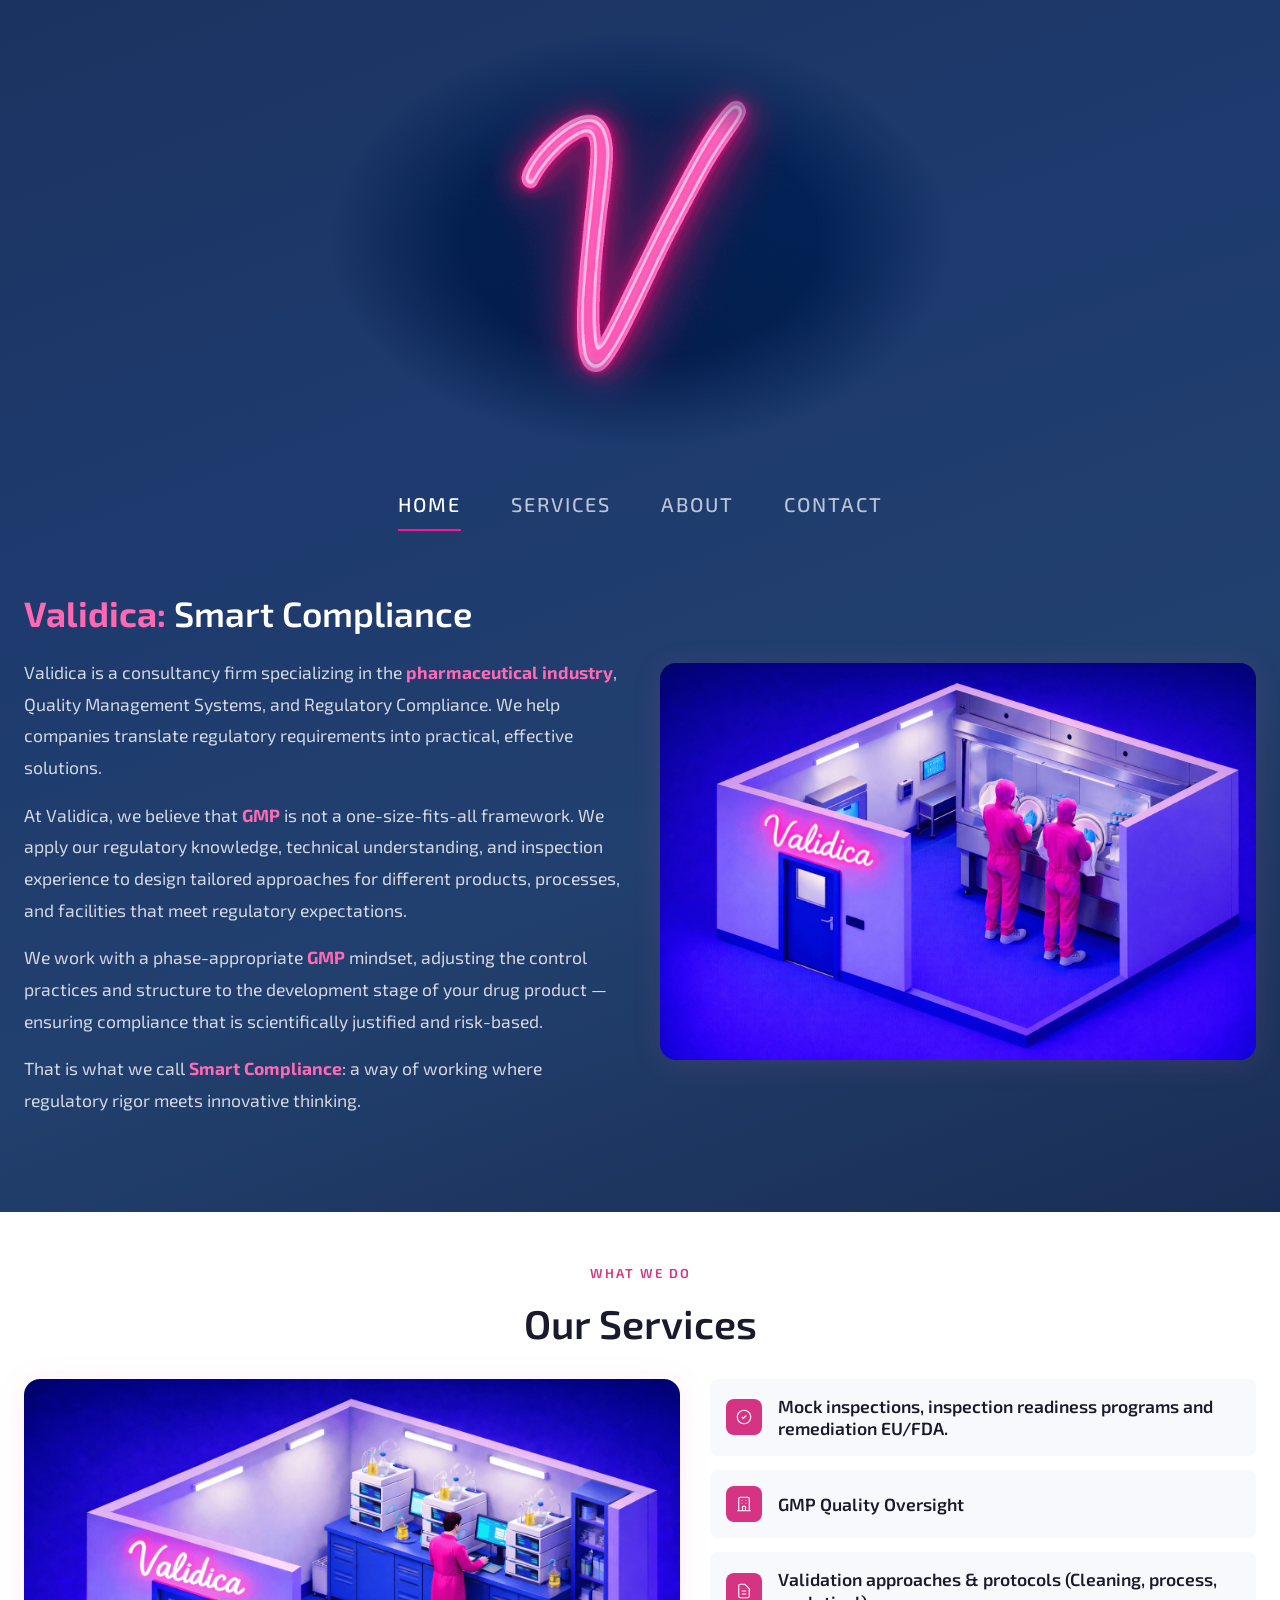
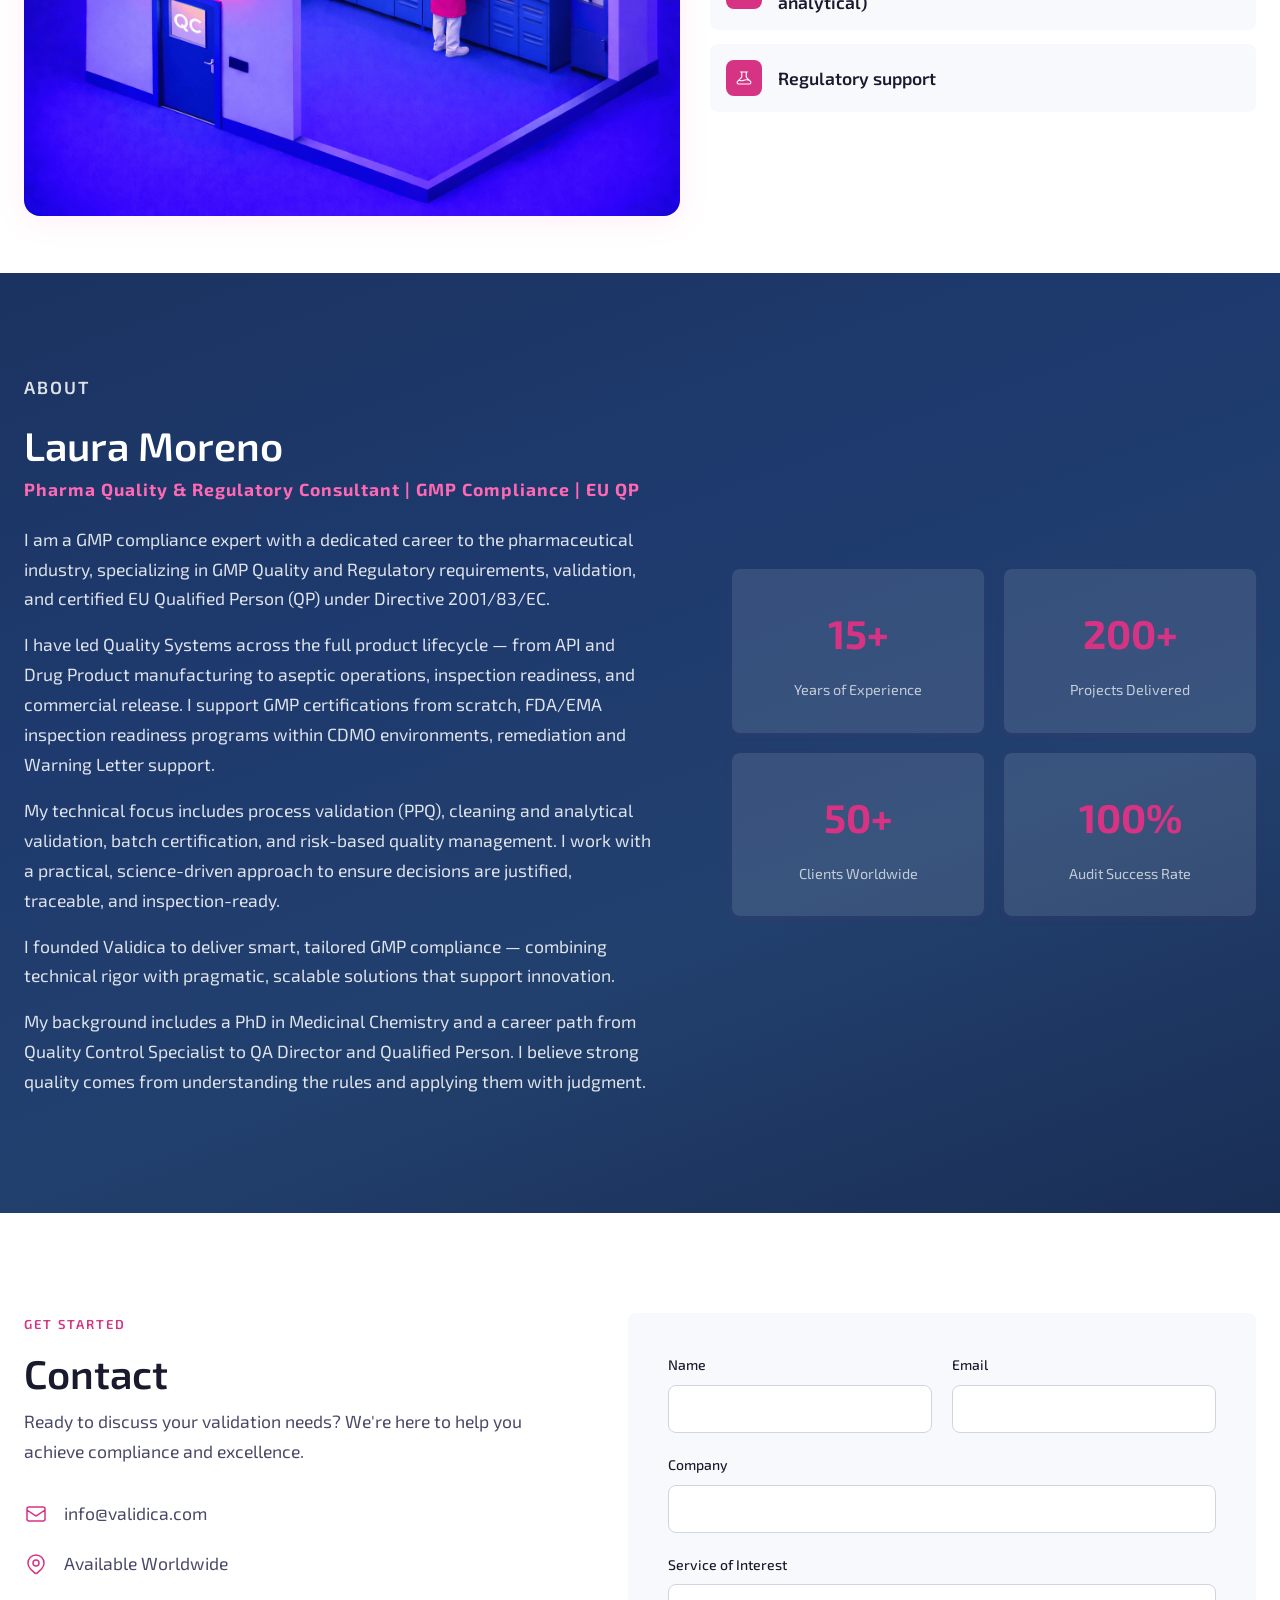
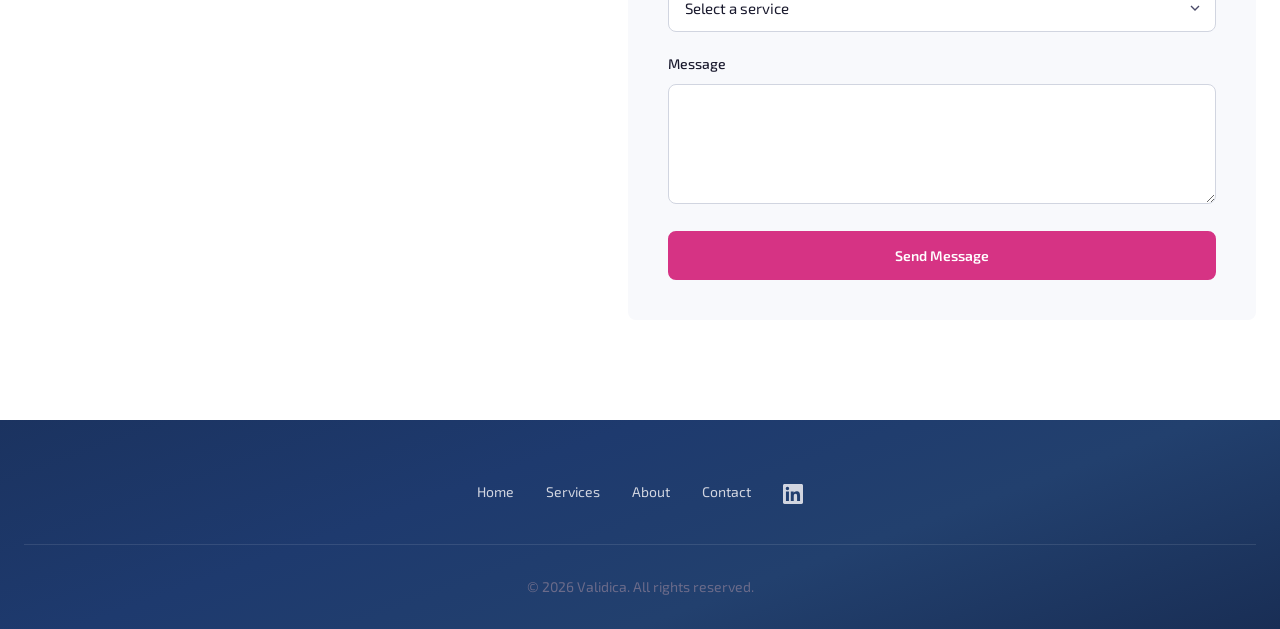
==== index.html @ aa46d92f "Initial commit: Validica website Co-Authored-By: Claude Opus 4.5 <noreply@anthropic.com>" ====
<!DOCTYPE html>
<html lang="en">
<head>
    <meta charset="UTF-8">
    <meta name="viewport" content="width=device-width, initial-scale=1.0">
    <title>Validica | Pharmaceutical Quality & Validation Consulting</title>
    <link rel="stylesheet" href="styles.css">
    <link rel="preconnect" href="https://fonts.googleapis.com">
    <link rel="preconnect" href="https://fonts.gstatic.com" crossorigin>
    <link href="https://fonts.googleapis.com/css2?family=Exo+2:wght@400;500;600;700&display=swap" rel="stylesheet">
</head>
<body>
    <!-- Home Section -->
    <section id="home" class="hero">
        <div class="container">
            <div class="hero-content">
                <img src="validica-logo.png" alt="Validica" class="hero-logo">
                <nav class="hero-nav">
                    <a href="#home" class="nav-link active">HOME</a>
                    <a href="#services" class="nav-link">SERVICES</a>
                    <a href="#about" class="nav-link">ABOUT</a>
                    <a href="#contact" class="nav-link">CONTACT</a>
                </nav>
            </div>
            <div class="hero-banner-body">
                <div class="hero-banner-text">
                    <h1><span class="highlight">Validica:</span> Smart Compliance</h1>
                    <p>Validica is a consultancy firm specializing in the <span class="highlight">pharmaceutical industry</span>, Quality Management Systems, and Regulatory Compliance. We help companies translate regulatory requirements into practical, effective solutions.</p>
                    <p>At Validica, we believe that <span class="highlight">GMP</span> is not a one-size-fits-all framework. We apply our regulatory knowledge, technical understanding, and inspection experience to design tailored approaches for different products, processes, and facilities that meet regulatory expectations.</p>
                    <p>We work with a phase-appropriate <span class="highlight">GMP</span> mindset, adjusting the control practices and structure to the development stage of your drug product — ensuring compliance that is scientifically justified and risk-based.</p>
                    <p>That is what we call <span class="highlight">Smart Compliance</span>: a way of working where regulatory rigor meets innovative thinking.</p>
                </div>
                <div class="hero-banner-image">
                    <img src="validica-aseptic-area.png" alt="Aseptic Area Validation">
                </div>
            </div>
        </div>
    </section>

    <!-- Services Section -->
    <section id="services" class="services">
        <div class="container">
            <div class="section-header">
                <p class="section-tag">What We Do</p>
                <h2>Our Services</h2>
            </div>
            <div class="services-content">
                <div class="services-image">
                    <img src="validica-qc-lab.png" alt="Quality Control Laboratory">
                </div>
                <div class="services-grid">
                    <div class="service-card">
                        <div class="service-icon">
                            <svg viewBox="0 0 24 24" fill="none" stroke="currentColor" stroke-width="1.5">
                                <path d="M9 12l2 2 4-4m6 2a9 9 0 11-18 0 9 9 0 0118 0z"/>
                            </svg>
                        </div>
                        <div class="service-text">
                            <h3>Mock inspections, inspection readiness programs and remediation EU/FDA.</h3>
                        </div>
                    </div>
                    <div class="service-card">
                        <div class="service-icon">
                            <svg viewBox="0 0 24 24" fill="none" stroke="currentColor" stroke-width="1.5">
                                <path d="M19 21V5a2 2 0 00-2-2H7a2 2 0 00-2 2v16m14 0h2m-2 0h-5m-9 0H3m2 0h5M9 7h1m-1 4h1m4-4h1m-1 4h1m-5 10v-5a1 1 0 011-1h2a1 1 0 011 1v5m-4 0h4"/>
                            </svg>
                        </div>
                        <div class="service-text">
                            <h3>GMP Quality Oversight</h3>
                        </div>
                    </div>
                    <div class="service-card">
                        <div class="service-icon">
                            <svg viewBox="0 0 24 24" fill="none" stroke="currentColor" stroke-width="1.5">
                                <path d="M9 12h6m-6 4h6m2 5H7a2 2 0 01-2-2V5a2 2 0 012-2h5.586a1 1 0 01.707.293l5.414 5.414a1 1 0 01.293.707V19a2 2 0 01-2 2z"/>
                            </svg>
                        </div>
                        <div class="service-text">
                            <h3>Validation approaches & protocols (Cleaning, process, analytical)</h3>
                        </div>
                    </div>
                    <div class="service-card">
                        <div class="service-icon">
                            <svg viewBox="0 0 24 24" fill="none" stroke="currentColor" stroke-width="1.5">
                                <path d="M19.428 15.428a2 2 0 00-1.022-.547l-2.387-.477a6 6 0 00-3.86.517l-.318.158a6 6 0 01-3.86.517L6.05 15.21a2 2 0 00-1.806.547M8 4h8l-1 1v5.172a2 2 0 00.586 1.414l5 5c1.26 1.26.367 3.414-1.415 3.414H4.828c-1.782 0-2.674-2.154-1.414-3.414l5-5A2 2 0 009 10.172V5L8 4z"/>
                            </svg>
                        </div>
                        <div class="service-text">
                            <h3>Regulatory support</h3>
                        </div>
                    </div>
                </div>
            </div>
        </div>
    </section>

    <!-- About Section -->
    <section id="about" class="about">
        <div class="container">
            <div class="about-grid">
                <div class="about-content">
                    <p class="section-tag">About</p>
                    <h2>Laura Moreno</h2>
                    <p class="about-subtitle">Pharma Quality & Regulatory Consultant | GMP Compliance | EU QP</p>
                    <p class="about-lead">I am a GMP compliance expert with a dedicated career to the pharmaceutical industry, specializing in GMP Quality and Regulatory requirements, validation, and certified EU Qualified Person (QP) under Directive 2001/83/EC.</p>
                    <p>I have led Quality Systems across the full product lifecycle — from API and Drug Product manufacturing to aseptic operations, inspection readiness, and commercial release. I support GMP certifications from scratch, FDA/EMA inspection readiness programs within CDMO environments, remediation and Warning Letter support.</p>
                    <p>My technical focus includes process validation (PPQ), cleaning and analytical validation, batch certification, and risk-based quality management. I work with a practical, science-driven approach to ensure decisions are justified, traceable, and inspection-ready.</p>
                    <p>I founded Validica to deliver smart, tailored GMP compliance — combining technical rigor with pragmatic, scalable solutions that support innovation.</p>
                    <p>My background includes a PhD in Medicinal Chemistry and a career path from Quality Control Specialist to QA Director and Qualified Person. I believe strong quality comes from understanding the rules and applying them with judgment.</p>
                </div>
                <div class="about-stats">
                    <div class="stat-card">
                        <span class="stat-number">15+</span>
                        <span class="stat-label">Years of Experience</span>
                    </div>
                    <div class="stat-card">
                        <span class="stat-number">200+</span>
                        <span class="stat-label">Projects Delivered</span>
                    </div>
                    <div class="stat-card">
                        <span class="stat-number">50+</span>
                        <span class="stat-label">Clients Worldwide</span>
                    </div>
                    <div class="stat-card">
                        <span class="stat-number">100%</span>
                        <span class="stat-label">Audit Success Rate</span>
                    </div>
                </div>
            </div>
        </div>
    </section>

    <!-- Contact Section -->
    <section id="contact" class="contact">
        <div class="container">
            <div class="contact-grid">
                <div class="contact-info">
                    <p class="section-tag">Get Started</p>
                    <h2>Contact</h2>
                    <p>Ready to discuss your validation needs? We're here to help you achieve compliance and excellence.</p>
                    <div class="info-items">
                        <div class="info-item">
                            <svg viewBox="0 0 24 24" fill="none" stroke="currentColor" stroke-width="1.5">
                                <path d="M3 8l7.89 5.26a2 2 0 002.22 0L21 8M5 19h14a2 2 0 002-2V7a2 2 0 00-2-2H5a2 2 0 00-2 2v10a2 2 0 002 2z"/>
                            </svg>
                            <span>info@validica.com</span>
                        </div>
                        <div class="info-item">
                            <svg viewBox="0 0 24 24" fill="none" stroke="currentColor" stroke-width="1.5">
                                <path d="M17.657 16.657L13.414 20.9a1.998 1.998 0 01-2.827 0l-4.244-4.243a8 8 0 1111.314 0z"/>
                                <path d="M15 11a3 3 0 11-6 0 3 3 0 016 0z"/>
                            </svg>
                            <span>Available Worldwide</span>
                        </div>
                    </div>
                </div>
                <form class="contact-form" action="#" method="POST">
                    <div class="form-row">
                        <div class="form-group">
                            <label for="name">Name</label>
                            <input type="text" id="name" name="name" required>
                        </div>
                        <div class="form-group">
                            <label for="email">Email</label>
                            <input type="email" id="email" name="email" required>
                        </div>
                    </div>
                    <div class="form-group">
                        <label for="company">Company</label>
                        <input type="text" id="company" name="company">
                    </div>
                    <div class="form-group">
                        <label for="service">Service of Interest</label>
                        <select id="service" name="service">
                            <option value="">Select a service</option>
                            <option value="process-validation">Process Validation</option>
                            <option value="quality-control">Quality Control</option>
                            <option value="cleanroom">Cleanroom Qualification</option>
                            <option value="documentation">GMP Documentation</option>
                            <option value="csv">Computer System Validation</option>
                            <option value="training">Training Programs</option>
                            <option value="other">Other</option>
                        </select>
                    </div>
                    <div class="form-group">
                        <label for="message">Message</label>
                        <textarea id="message" name="message" rows="4" required></textarea>
                    </div>
                    <button type="submit" class="btn btn-primary btn-full">Send Message</button>
                </form>
            </div>
        </div>
    </section>

    <!-- Footer -->
    <footer class="footer">
        <div class="container">
            <div class="footer-content">
                <div class="footer-links">
                    <a href="#home">Home</a>
                    <a href="#services">Services</a>
                    <a href="#about">About</a>
                    <a href="#contact">Contact</a>
                    <a href="https://www.linkedin.com/company/validica" target="_blank" class="footer-linkedin" aria-label="LinkedIn"><svg viewBox="0 0 24 24" fill="currentColor" width="20" height="20"><path d="M20.447 20.452h-3.554v-5.569c0-1.328-.027-3.037-1.852-3.037-1.853 0-2.136 1.445-2.136 2.939v5.667H9.351V9h3.414v1.561h.046c.477-.9 1.637-1.85 3.37-1.85 3.601 0 4.267 2.37 4.267 5.455v6.286zM5.337 7.433a2.062 2.062 0 01-2.063-2.065 2.064 2.064 0 112.063 2.065zm1.782 13.019H3.555V9h3.564v11.452zM22.225 0H1.771C.792 0 0 .774 0 1.729v20.542C0 23.227.792 24 1.771 24h20.451C23.2 24 24 23.227 24 22.271V1.729C24 .774 23.2 0 22.222 0h.003z"/></svg></a>
                </div>
            </div>
            <div class="footer-bottom">
                <p>&copy; <script>document.write(new Date().getFullYear())</script> Validica. All rights reserved.</p>
            </div>
        </div>
    </footer>

    <script>
        // Smooth scrolling
        document.querySelectorAll('a[href^="#"]').forEach(anchor => {
            anchor.addEventListener('click', function (e) {
                e.preventDefault();
                document.querySelector(this.getAttribute('href')).scrollIntoView({
                    behavior: 'smooth'
                });
            });
        });

        // Active nav link on scroll
        const sections = document.querySelectorAll('section');
        const navLinks = document.querySelectorAll('.nav-link');

        window.addEventListener('scroll', () => {
            let current = '';
            sections.forEach(section => {
                const sectionTop = section.offsetTop - 100;
                if (window.scrollY >= sectionTop) {
                    current = section.getAttribute('id');
                }
            });
            navLinks.forEach(link => {
                link.classList.remove('active');
                if (link.getAttribute('href') === '#' + current) {
                    link.classList.add('active');
                }
            });
        });
    </script>
</body>
</html>
---- styles.css ----
/* ============================================
   VALIDICA - Professional Pharmaceutical Style
   ============================================ */

:root {
    --primary: #d63384;
    --primary-light: #e25da1;
    --primary-dark: #b02a6e;
    --secondary: #f8f9fc;
    --accent: #ff69b4;
    --text-dark: #1a1a2e;
    --text-body: #4a4a68;
    --text-light: #6b6b8a;
    --white: #ffffff;
    --gray-100: #f8f9fc;
    --gray-200: #e9ecf2;
    --gray-300: #d1d5e0;
    --shadow-sm: 0 2px 8px rgba(214, 51, 132, 0.08);
    --shadow-md: 0 4px 20px rgba(214, 51, 132, 0.12);
    --shadow-lg: 0 8px 40px rgba(214, 51, 132, 0.15);
    --radius: 8px;
    --transition: 0.3s ease;
}

* {
    margin: 0;
    padding: 0;
    box-sizing: border-box;
}

html {
    scroll-behavior: smooth;
}

body {
    font-family: 'Exo 2', -apple-system, BlinkMacSystemFont, sans-serif;
    font-size: 16px;
    line-height: 1.7;
    color: var(--text-body);
    background: var(--white);
}

h1, h2, h3, h4, h5, h6 {
    font-family: 'Exo 2', sans-serif;
    font-weight: 600;
    color: var(--text-dark);
    line-height: 1.3;
}

.container {
    max-width: 1400px;
    margin: 0 auto;
    padding: 0 24px;
}

/* ============================================
   NAVIGATION
   ============================================ */

.hero-nav {
    display: flex;
    justify-content: center;
    gap: 50px;
    flex-wrap: wrap;
}

.nav-link {
    font-family: 'Exo 2', sans-serif;
    font-size: 20px;
    font-weight: 500;
    color: var(--text-body);
    text-decoration: none;
    padding: 10px 0;
    position: relative;
    transition: var(--transition);
    letter-spacing: 2px;
}

.nav-link::after {
    content: '';
    position: absolute;
    bottom: 0;
    left: 0;
    width: 0;
    height: 2px;
    background: var(--primary);
    transition: var(--transition);
}

.nav-link:hover,
.nav-link.active {
    color: var(--primary);
}

.nav-link:hover::after,
.nav-link.active::after {
    width: 100%;
}

.hero .nav-link {
    color: rgba(255, 255, 255, 0.7);
}

.hero .nav-link:hover,
.hero .nav-link.active {
    color: #fff;
}

.hero .nav-link::after {
    background: #ff1493;
}

/* ============================================
   BUTTONS
   ============================================ */

.btn {
    display: inline-block;
    font-family: 'Exo 2', sans-serif;
    font-size: 14px;
    font-weight: 600;
    text-decoration: none;
    padding: 14px 32px;
    border-radius: var(--radius);
    border: 2px solid transparent;
    cursor: pointer;
    transition: var(--transition);
}

.btn-primary {
    background: var(--primary);
    color: var(--white);
    border-color: var(--primary);
}

.btn-primary:hover {
    background: var(--primary-light);
    border-color: var(--primary-light);
}

.btn-secondary {
    background: transparent;
    color: var(--primary);
    border-color: var(--primary);
}

.btn-secondary:hover {
    background: var(--primary);
    color: var(--white);
}

.btn-full {
    width: 100%;
}

/* ============================================
   SECTION COMMON
   ============================================ */

.section-tag {
    font-family: 'Exo 2', sans-serif;
    font-size: 13px;
    font-weight: 600;
    text-transform: uppercase;
    letter-spacing: 2px;
    color: var(--primary);
    margin-bottom: 12px;
}

.section-header {
    text-align: center;
    margin-bottom: 30px;
}

.section-header h2 {
    font-size: 2.5rem;
    margin-bottom: 16px;
}

.section-description {
    font-size: 1.1rem;
    color: var(--text-light);
    max-width: 600px;
    margin: 0 auto;
}

/* ============================================
   HERO SECTION
   ============================================ */

.hero {
    display: flex;
    align-items: flex-start;
    padding: 10px 0 40px;
    background: linear-gradient(160deg, #1b3360 0%, #1e3a6e 35%, #22406e 65%, #192e55 100%);
}

.hero .container {
    width: 100%;
}

.hero-content {
    text-align: center;
    margin-bottom: 60px;
}

.hero-logo {
    height: 420px;
    width: auto;
    margin: 20px 0 20px;
    -webkit-mask-image: radial-gradient(ellipse 70% 70% at center, black 40%, transparent 70%);
    mask-image: radial-gradient(ellipse 70% 70% at center, black 40%, transparent 70%);
    transition: transform 0.4s ease, filter 0.4s ease;
    cursor: pointer;
}

.hero-logo:hover {
    transform: scale(1.05);
    filter: brightness(1.2) drop-shadow(0 0 30px rgba(255, 20, 147, 0.6));
}

.hero-logo-text {
    display: block;
    font-family: 'Exo 2', sans-serif;
    font-size: 2.5rem;
    font-weight: 700;
    color: var(--white);
    letter-spacing: 6px;
    text-transform: uppercase;
    margin-top: -60px;
    margin-bottom: 20px;
}


.hero-banner {
    display: flex;
    flex-direction: column;
    gap: 30px;
}

.hero-banner-intro h1 {
    font-size: 2.2rem;
    color: var(--white);
    margin-bottom: 20px;
}

.hero-banner-intro p {
    font-size: 1.1rem;
    color: rgba(255, 255, 255, 0.8);
    line-height: 1.8;
}

.hero-banner-body {
    display: flex;
    gap: 40px;
    align-items: stretch;
    margin: 40px 0;
}

.hero-banner-text {
    flex: 1;
    display: flex;
    flex-direction: column;
    justify-content: center;
}

.hero-banner-text .highlight {
    color: #ff69b4;
    font-weight: 700;
}

.hero-banner-text h1 {
    font-size: 2.2rem;
    color: var(--white);
    margin-bottom: 20px;
}

.hero-banner-text p {
    font-size: 1.1rem;
    color: rgba(255, 255, 255, 0.8);
    line-height: 1.8;
    margin-bottom: 16px;
}

.hero-banner-image {
    flex: 1;
    display: flex;
    align-items: center;
}

.hero-banner-image img {
    width: 100%;
    height: auto;
    display: block;
    border-radius: 16px;
    box-shadow: 0 4px 30px rgba(255, 105, 180, 0.12);
    transition: transform 0.4s ease, filter 0.4s ease;
    cursor: pointer;
}

.hero-banner-image img:hover {
    transform: scale(1.03);
    filter: brightness(1.1);
}

/* ============================================
   SERVICES SECTION
   ============================================ */

.services {
    padding: 50px 0;
    background: var(--white);
}

.services-content {
    display: grid;
    grid-template-columns: 1.2fr 1fr;
    gap: 30px;
    align-items: start;
}

.services-image img {
    width: 100%;
    height: auto;
    border-radius: 16px;
    box-shadow: 0 4px 30px rgba(255, 105, 180, 0.12);
    position: sticky;
    top: 120px;
    transition: transform 0.4s ease, filter 0.4s ease;
    cursor: pointer;
}

.services-image img:hover {
    transform: scale(1.03);
    filter: brightness(1.1);
}

.services-grid {
    display: grid;
    gap: 14px;
}

.service-card {
    display: flex;
    align-items: center;
    gap: 16px;
    padding: 16px;
    background: var(--gray-100);
    border-radius: var(--radius);
    transition: var(--transition);
}

.service-card:hover {
    background: var(--white);
    box-shadow: var(--shadow-md);
    transform: translateY(-2px);
}

.service-icon {
    flex-shrink: 0;
    width: 36px;
    height: 36px;
    background: var(--primary);
    border-radius: var(--radius);
    display: flex;
    align-items: center;
    justify-content: center;
}

.service-icon svg {
    width: 18px;
    height: 18px;
    stroke: var(--white);
}

.service-text h3 {
    font-size: 1.1rem;
    margin-bottom: 0;
}

.service-text p {
    font-size: 0.95rem;
    color: var(--text-light);
    line-height: 1.6;
}

/* ============================================
   ABOUT SECTION
   ============================================ */

.about {
    padding: 100px 0;
    background: linear-gradient(160deg, #1b3360 0%, #1e3a6e 35%, #22406e 65%, #192e55 100%);
    color: rgba(255, 255, 255, 0.85);
}

.about-grid {
    display: grid;
    grid-template-columns: 1.2fr 1fr;
    gap: 80px;
    align-items: center;
}

.about-content h2 {
    font-size: 2.5rem;
    margin-bottom: 8px;
    color: var(--white);
}

.about-content .about-subtitle {
    font-size: 1.1rem;
    color: #ff69b4 !important;
    font-weight: 700;
    margin-top: -4px;
    margin-bottom: 20px;
    letter-spacing: 1px;
}

.about-lead {
    font-size: 1.1rem;
    color: rgba(255, 255, 255, 0.85);
    margin-bottom: 16px;
    line-height: 1.7;
}

.about-content p {
    font-size: 1.1rem;
    margin-bottom: 16px;
    color: rgba(255, 255, 255, 0.85);
    line-height: 1.7;
}

.about-stats {
    display: grid;
    grid-template-columns: 1fr 1fr;
    gap: 20px;
}

.stat-card {
    background: rgba(255, 255, 255, 0.1);
    padding: 30px;
    border-radius: var(--radius);
    text-align: center;
    box-shadow: var(--shadow-sm);
    transition: var(--transition);
}

.stat-card:hover {
    box-shadow: var(--shadow-md);
    transform: translateY(-4px);
}

.stat-number {
    display: block;
    font-family: 'Exo 2', sans-serif;
    font-size: 2.5rem;
    font-weight: 700;
    color: var(--primary);
    margin-bottom: 8px;
}

.stat-label {
    font-size: 0.9rem;
    color: rgba(255, 255, 255, 0.7);
}

/* ============================================
   CONTACT SECTION
   ============================================ */

.contact {
    padding: 100px 0;
    background: var(--white);
}

.contact-grid {
    display: grid;
    grid-template-columns: 1fr 1.2fr;
    gap: 80px;
    align-items: start;
}

.contact-info h2 {
    font-size: 2.5rem;
    margin-bottom: 8px;
}

.contact-info > p:not(.section-tag) {
    font-size: 1.1rem;
    color: var(--text-body);
    margin-bottom: 32px;
    line-height: 1.7;
}

.info-items {
    display: flex;
    flex-direction: column;
    gap: 20px;
}

.info-item {
    display: flex;
    align-items: center;
    gap: 16px;
}

.info-item svg {
    width: 24px;
    height: 24px;
    stroke: var(--primary);
    flex-shrink: 0;
}

.info-item span {
    font-size: 1.1rem;
    color: var(--text-body);
}

.contact-form {
    background: var(--gray-100);
    padding: 40px;
    border-radius: var(--radius);
}

.form-row {
    display: grid;
    grid-template-columns: 1fr 1fr;
    gap: 20px;
}

.form-group {
    margin-bottom: 20px;
}

.form-group label {
    display: block;
    font-family: 'Exo 2', sans-serif;
    font-size: 14px;
    font-weight: 500;
    color: var(--text-dark);
    margin-bottom: 8px;
}

.form-group input,
.form-group select,
.form-group textarea {
    width: 100%;
    padding: 14px 16px;
    font-family: 'Exo 2', sans-serif;
    font-size: 15px;
    color: var(--text-dark);
    background: var(--white);
    border: 1px solid var(--gray-300);
    border-radius: var(--radius);
    outline: none;
    transition: var(--transition);
}

.form-group input:focus,
.form-group select:focus,
.form-group textarea:focus {
    border-color: var(--primary);
    box-shadow: 0 0 0 3px rgba(25, 13, 176, 0.1);
}

.form-group select {
    cursor: pointer;
    appearance: none;
    background-image: url("data:image/svg+xml,%3Csvg xmlns='http://www.w3.org/2000/svg' width='24' height='24' viewBox='0 0 24 24' fill='none' stroke='%234a4a68' stroke-width='2'%3E%3Cpolyline points='6,9 12,15 18,9'%3E%3C/polyline%3E%3C/svg%3E");
    background-repeat: no-repeat;
    background-position: right 12px center;
    background-size: 16px;
}

.form-group textarea {
    resize: vertical;
    min-height: 120px;
}

/* ============================================
   FOOTER
   ============================================ */

.footer {
    padding: 60px 0 30px;
    background: linear-gradient(160deg, #1b3360 0%, #1e3a6e 35%, #22406e 65%, #192e55 100%);
    color: var(--gray-300);
}

.footer-content {
    display: flex;
    justify-content: center;
    align-items: center;
    padding-bottom: 40px;
    border-bottom: 1px solid rgba(255, 255, 255, 0.1);
}

.footer-brand {
    max-width: 300px;
}

.footer-logo {
    height: 50px;
    width: auto;
    margin-bottom: 16px;
    -webkit-mask-image: radial-gradient(ellipse 70% 70% at center, black 40%, transparent 70%);
    mask-image: radial-gradient(ellipse 70% 70% at center, black 40%, transparent 70%);
}

.footer-brand p {
    font-size: 0.95rem;
    line-height: 1.6;
    color: var(--gray-300);
}

.footer-links {
    display: flex;
    gap: 32px;
}

.footer-links a {
    font-size: 14px;
    color: var(--gray-300);
    text-decoration: none;
    transition: var(--transition);
}

.footer-links a:hover {
    color: var(--white);
}

.footer-linkedin svg {
    width: 20px;
    height: 20px;
    vertical-align: middle;
}

.footer-bottom {
    padding-top: 30px;
    text-align: center;
}

.footer-bottom p {
    font-size: 14px;
    color: var(--text-light);
}

/* ============================================
   RESPONSIVE
   ============================================ */

@media (max-width: 992px) {
    .hero-grid,
    .services-content,
    .about-grid,
    .contact-grid {
        grid-template-columns: 1fr;
    }

    .hero-banner-body {
        flex-direction: column;
    }

    .hero {
        min-height: auto;
        padding: 80px 0 60px;
    }

    .hero-logo {
        height: 500px;
    }

    .hero-nav {
        gap: 30px;
    }

    .hero-banner-intro,
    .hero-banner-text {
        text-align: center;
    }

    .hero-banner-body {
        flex-direction: column;
    }

    .services-image {
        position: static;
        max-width: 500px;
        margin: 0 auto 40px;
    }

    .about-grid {
        gap: 50px;
    }

    .about-content {
        text-align: center;
    }

    .contact-grid {
        gap: 50px;
    }

    .contact-info {
        text-align: center;
    }

    .info-items {
        align-items: center;
    }

    .footer-content {
        flex-direction: column;
        gap: 30px;
        text-align: center;
    }
}

@media (max-width: 768px) {
    .hero-nav {
        gap: 20px;
    }

    .nav-link {
        font-size: 13px;
    }

    .hero-logo {
        height: 350px;
    }

    .section-header h2,
    .about-content h2,
    .contact-info h2 {
        font-size: 2rem;
    }

    .about-stats {
        grid-template-columns: 1fr;
    }

    .form-row {
        grid-template-columns: 1fr;
    }

    .contact-form {
        padding: 30px 24px;
    }

    .footer-links {
        flex-wrap: wrap;
        justify-content: center;
        gap: 20px;
    }
}

@media (max-width: 480px) {
    .container {
        padding: 0 16px;
    }

    .hero {
        padding: 60px 0 40px;
    }

    .hero-logo {
        height: 250px;
    }

    .hero-nav {
        gap: 15px;
    }

    .nav-link {
        font-size: 12px;
    }

    .btn {
        padding: 12px 24px;
        font-size: 13px;
    }

    .services,
    .about,
    .contact {
        padding: 70px 0;
    }

    .stat-number {
        font-size: 2rem;
    }
}
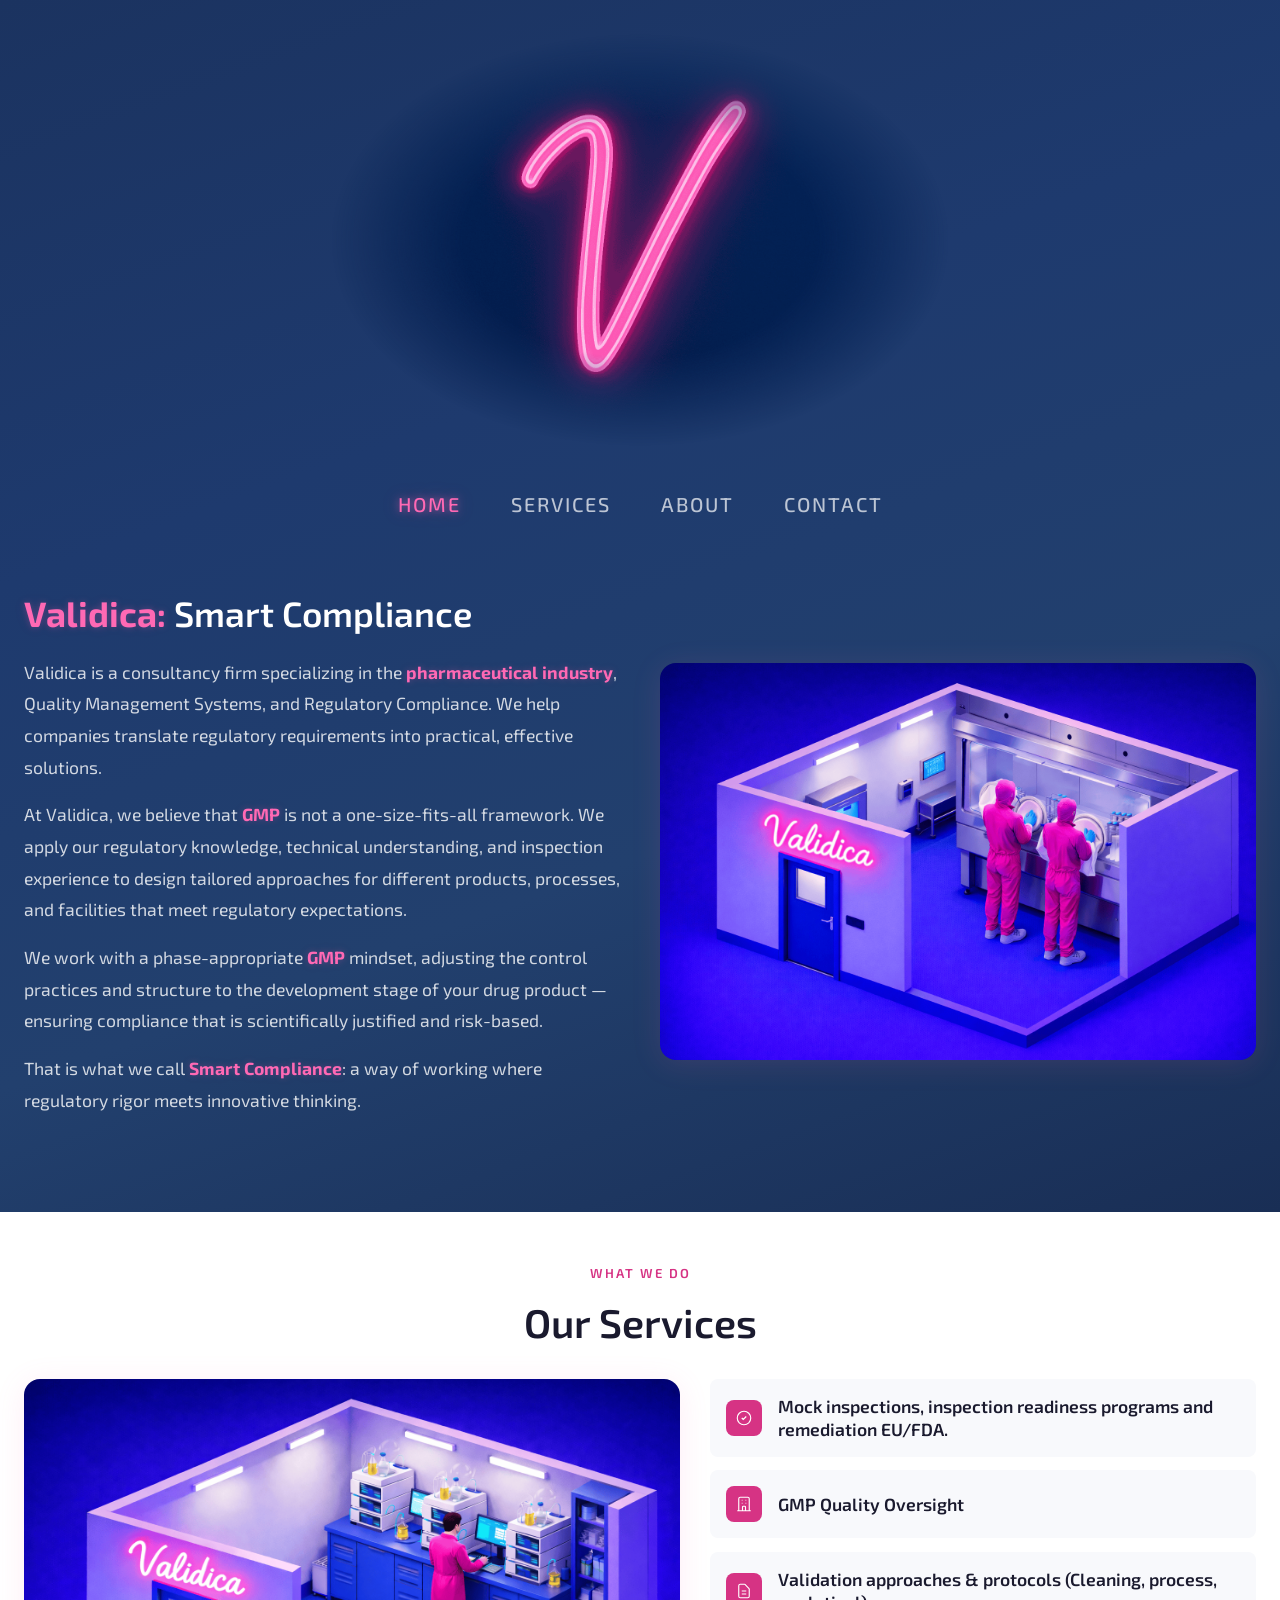
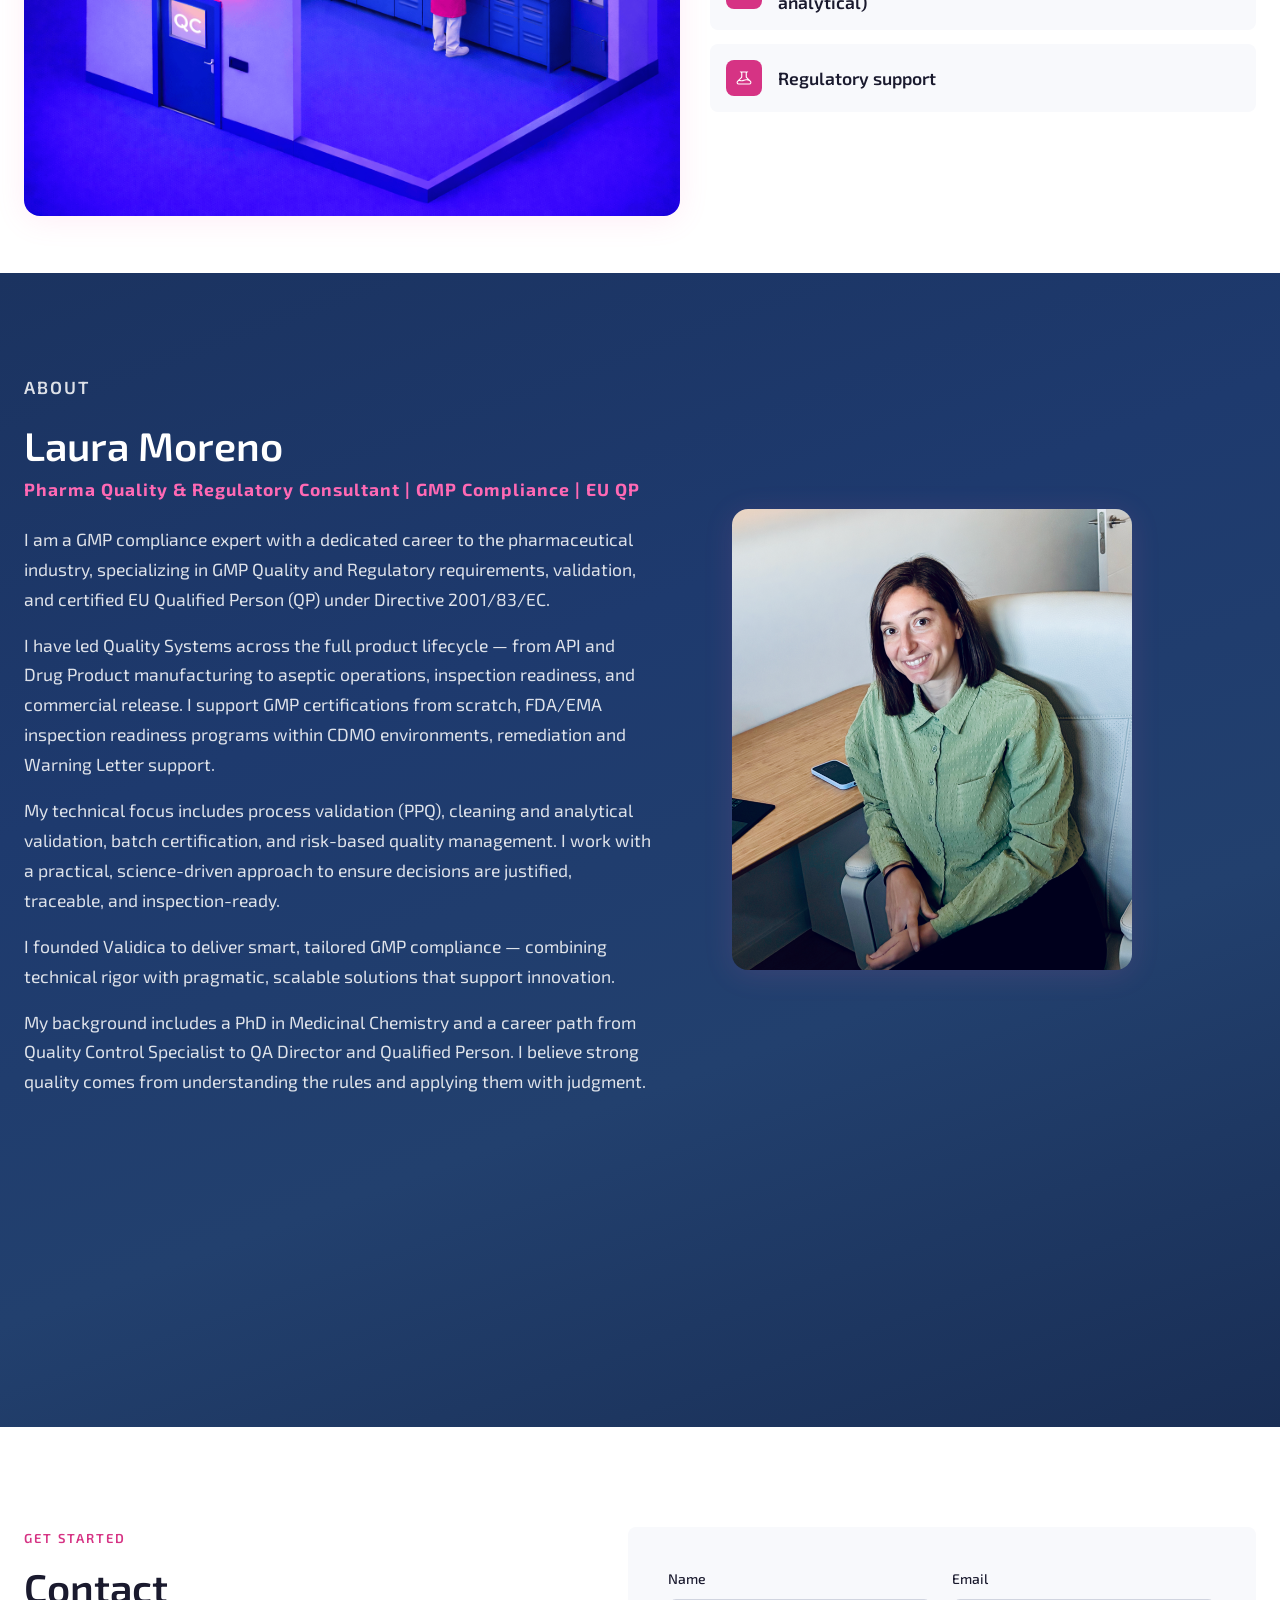
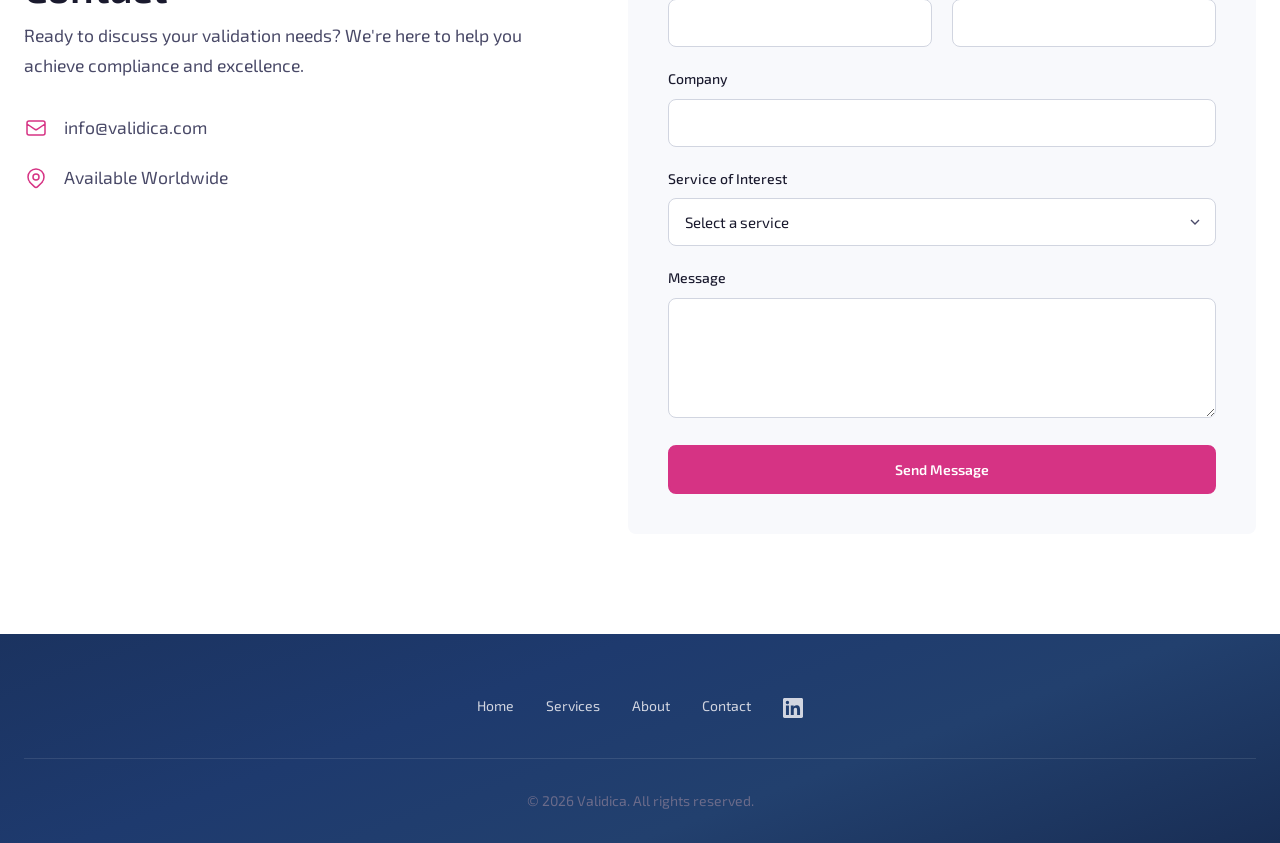
==== commit e1d09e64: "Laura picture added" ====
--- a/index.html
+++ b/index.html
@@ -3,19 +3,22 @@
 <head>
     <meta charset="UTF-8">
     <meta name="viewport" content="width=device-width, initial-scale=1.0">
-    <title>Validica | Pharmaceutical Quality & Validation Consulting</title>
+    <title>Validica | Smart Compliance</title>
     <link rel="stylesheet" href="styles.css">
     <link rel="preconnect" href="https://fonts.googleapis.com">
     <link rel="preconnect" href="https://fonts.gstatic.com" crossorigin>
     <link href="https://fonts.googleapis.com/css2?family=Exo+2:wght@400;500;600;700&display=swap" rel="stylesheet">
 </head>
 <body>
+    <!-- Neon scroll progress -->
+    <div class="neon-progress"></div>
+
     <!-- Home Section -->
     <section id="home" class="hero">
         <div class="container">
             <div class="hero-content">
                 <img src="validica-logo.png" alt="Validica" class="hero-logo">
-                <nav class="hero-nav">
+                <nav class="hero-nav reveal reveal--down">
                     <a href="#home" class="nav-link active">HOME</a>
                     <a href="#services" class="nav-link">SERVICES</a>
                     <a href="#about" class="nav-link">ABOUT</a>
@@ -23,14 +26,14 @@
                 </nav>
             </div>
             <div class="hero-banner-body">
-                <div class="hero-banner-text">
+                <div class="hero-banner-text reveal reveal--right">
                     <h1><span class="highlight">Validica:</span> Smart Compliance</h1>
                     <p>Validica is a consultancy firm specializing in the <span class="highlight">pharmaceutical industry</span>, Quality Management Systems, and Regulatory Compliance. We help companies translate regulatory requirements into practical, effective solutions.</p>
                     <p>At Validica, we believe that <span class="highlight">GMP</span> is not a one-size-fits-all framework. We apply our regulatory knowledge, technical understanding, and inspection experience to design tailored approaches for different products, processes, and facilities that meet regulatory expectations.</p>
                     <p>We work with a phase-appropriate <span class="highlight">GMP</span> mindset, adjusting the control practices and structure to the development stage of your drug product — ensuring compliance that is scientifically justified and risk-based.</p>
                     <p>That is what we call <span class="highlight">Smart Compliance</span>: a way of working where regulatory rigor meets innovative thinking.</p>
                 </div>
-                <div class="hero-banner-image">
+                <div class="hero-banner-image reveal reveal--left">
                     <img src="validica-aseptic-area.png" alt="Aseptic Area Validation">
                 </div>
             </div>
@@ -40,16 +43,16 @@
     <!-- Services Section -->
     <section id="services" class="services">
         <div class="container">
-            <div class="section-header">
+            <div class="section-header reveal reveal--up">
                 <p class="section-tag">What We Do</p>
                 <h2>Our Services</h2>
             </div>
             <div class="services-content">
-                <div class="services-image">
+                <div class="services-image reveal reveal--right">
                     <img src="validica-qc-lab.png" alt="Quality Control Laboratory">
                 </div>
                 <div class="services-grid">
-                    <div class="service-card">
+                    <div class="service-card reveal reveal--up reveal--delay-1">
                         <div class="service-icon">
                             <svg viewBox="0 0 24 24" fill="none" stroke="currentColor" stroke-width="1.5">
                                 <path d="M9 12l2 2 4-4m6 2a9 9 0 11-18 0 9 9 0 0118 0z"/>
@@ -59,7 +62,7 @@
                             <h3>Mock inspections, inspection readiness programs and remediation EU/FDA.</h3>
                         </div>
                     </div>
-                    <div class="service-card">
+                    <div class="service-card reveal reveal--up reveal--delay-2">
                         <div class="service-icon">
                             <svg viewBox="0 0 24 24" fill="none" stroke="currentColor" stroke-width="1.5">
                                 <path d="M19 21V5a2 2 0 00-2-2H7a2 2 0 00-2 2v16m14 0h2m-2 0h-5m-9 0H3m2 0h5M9 7h1m-1 4h1m4-4h1m-1 4h1m-5 10v-5a1 1 0 011-1h2a1 1 0 011 1v5m-4 0h4"/>
@@ -69,7 +72,7 @@
                             <h3>GMP Quality Oversight</h3>
                         </div>
                     </div>
-                    <div class="service-card">
+                    <div class="service-card reveal reveal--up reveal--delay-3">
                         <div class="service-icon">
                             <svg viewBox="0 0 24 24" fill="none" stroke="currentColor" stroke-width="1.5">
                                 <path d="M9 12h6m-6 4h6m2 5H7a2 2 0 01-2-2V5a2 2 0 012-2h5.586a1 1 0 01.707.293l5.414 5.414a1 1 0 01.293.707V19a2 2 0 01-2 2z"/>
@@ -79,7 +82,7 @@
                             <h3>Validation approaches & protocols (Cleaning, process, analytical)</h3>
                         </div>
                     </div>
-                    <div class="service-card">
+                    <div class="service-card reveal reveal--up reveal--delay-4">
                         <div class="service-icon">
                             <svg viewBox="0 0 24 24" fill="none" stroke="currentColor" stroke-width="1.5">
                                 <path d="M19.428 15.428a2 2 0 00-1.022-.547l-2.387-.477a6 6 0 00-3.86.517l-.318.158a6 6 0 01-3.86.517L6.05 15.21a2 2 0 00-1.806.547M8 4h8l-1 1v5.172a2 2 0 00.586 1.414l5 5c1.26 1.26.367 3.414-1.415 3.414H4.828c-1.782 0-2.674-2.154-1.414-3.414l5-5A2 2 0 009 10.172V5L8 4z"/>
@@ -98,7 +101,7 @@
     <section id="about" class="about">
         <div class="container">
             <div class="about-grid">
-                <div class="about-content">
+                <div class="about-content reveal reveal--right">
                     <p class="section-tag">About</p>
                     <h2>Laura Moreno</h2>
                     <p class="about-subtitle">Pharma Quality & Regulatory Consultant | GMP Compliance | EU QP</p>
@@ -108,24 +111,28 @@
                     <p>I founded Validica to deliver smart, tailored GMP compliance — combining technical rigor with pragmatic, scalable solutions that support innovation.</p>
                     <p>My background includes a PhD in Medicinal Chemistry and a career path from Quality Control Specialist to QA Director and Qualified Person. I believe strong quality comes from understanding the rules and applying them with judgment.</p>
                 </div>
-                <div class="about-stats">
-                    <div class="stat-card">
-                        <span class="stat-number">15+</span>
-                        <span class="stat-label">Years of Experience</span>
-                    </div>
-                    <div class="stat-card">
-                        <span class="stat-number">200+</span>
-                        <span class="stat-label">Projects Delivered</span>
-                    </div>
-                    <div class="stat-card">
-                        <span class="stat-number">50+</span>
-                        <span class="stat-label">Clients Worldwide</span>
-                    </div>
-                    <div class="stat-card">
-                        <span class="stat-number">100%</span>
-                        <span class="stat-label">Audit Success Rate</span>
-                    </div>
-                </div>
+                <div class="about-image reveal reveal--left">
+                    <img src="laura.png" alt="Laura Moreno">
+                </div>
+            </div>
+            <div class="about-stats">
+                <div class="stat-card reveal reveal--scale reveal--delay-1">
+                    <span class="stat-number">15+</span>
+                    <span class="stat-label">Years of Experience</span>
+                </div>
+                <div class="stat-card reveal reveal--scale reveal--delay-2">
+                    <span class="stat-number">200+</span>
+                    <span class="stat-label">Projects Delivered</span>
+                </div>
+                <div class="stat-card reveal reveal--scale reveal--delay-3">
+                    <span class="stat-number">50+</span>
+                    <span class="stat-label">Clients Worldwide</span>
+                </div>
+                <div class="stat-card reveal reveal--scale reveal--delay-4">
+                    <span class="stat-number">100%</span>
+                    <span class="stat-label">Audit Success Rate</span>
+                </div>
+            </div>
             </div>
         </div>
     </section>
@@ -134,7 +141,7 @@
     <section id="contact" class="contact">
         <div class="container">
             <div class="contact-grid">
-                <div class="contact-info">
+                <div class="contact-info reveal reveal--right">
                     <p class="section-tag">Get Started</p>
                     <h2>Contact</h2>
                     <p>Ready to discuss your validation needs? We're here to help you achieve compliance and excellence.</p>
@@ -154,7 +161,7 @@
                         </div>
                     </div>
                 </div>
-                <form class="contact-form" action="#" method="POST">
+                <form class="contact-form reveal reveal--left" action="#" method="POST">
                     <div class="form-row">
                         <div class="form-group">
                             <label for="name">Name</label>
@@ -221,11 +228,13 @@
             });
         });
 
-        // Active nav link on scroll
+        // Active nav link on scroll + neon effects
         const sections = document.querySelectorAll('section');
         const navLinks = document.querySelectorAll('.nav-link');
+        const neonProgress = document.querySelector('.neon-progress');
 
         window.addEventListener('scroll', () => {
+            // Nav link highlight
             let current = '';
             sections.forEach(section => {
                 const sectionTop = section.offsetTop - 100;
@@ -239,7 +248,30 @@
                     link.classList.add('active');
                 }
             });
+
+            // Neon progress bar
+            const scrollTop = window.scrollY;
+            const docHeight = document.documentElement.scrollHeight - window.innerHeight;
+            const scrollPercent = (scrollTop / docHeight) * 100;
+            neonProgress.style.width = scrollPercent + '%';
         });
+
+        // Scroll Reveal with Intersection Observer
+        const revealElements = document.querySelectorAll('.reveal');
+
+        const revealObserver = new IntersectionObserver((entries) => {
+            entries.forEach(entry => {
+                if (entry.isIntersecting) {
+                    entry.target.classList.add('reveal--visible');
+                    revealObserver.unobserve(entry.target);
+                }
+            });
+        }, {
+            threshold: 0.15,
+            rootMargin: '0px 0px -50px 0px'
+        });
+
+        revealElements.forEach(el => revealObserver.observe(el));
     </script>
 </body>
 </html>
--- a/styles.css
+++ b/styles.css
@@ -32,6 +32,23 @@
     scroll-behavior: smooth;
 }
 
+/* ============================================
+   NEON SCROLL EFFECTS
+   ============================================ */
+
+.neon-progress {
+    position: fixed;
+    top: 0;
+    left: 0;
+    height: 3px;
+    width: 0%;
+    z-index: 9999;
+    background: #ff69b4;
+    box-shadow: 0 0 8px rgba(255, 105, 180, 0.8), 0 0 20px rgba(255, 105, 180, 0.4);
+    transition: width 0.05s linear;
+}
+
+
 body {
     font-family: 'Exo 2', -apple-system, BlinkMacSystemFont, sans-serif;
     font-size: 16px;
@@ -76,25 +93,10 @@
     letter-spacing: 2px;
 }
 
-.nav-link::after {
-    content: '';
-    position: absolute;
-    bottom: 0;
-    left: 0;
-    width: 0;
-    height: 2px;
-    background: var(--primary);
-    transition: var(--transition);
-}
-
 .nav-link:hover,
 .nav-link.active {
-    color: var(--primary);
-}
-
-.nav-link:hover::after,
-.nav-link.active::after {
-    width: 100%;
+    color: #ff69b4;
+    text-shadow: 0 0 8px rgba(255, 105, 180, 0.6), 0 0 20px rgba(255, 105, 180, 0.3);
 }
 
 .hero .nav-link {
@@ -103,11 +105,8 @@
 
 .hero .nav-link:hover,
 .hero .nav-link.active {
-    color: #fff;
-}
-
-.hero .nav-link::after {
-    background: #ff1493;
+    color: #ff69b4;
+    text-shadow: 0 0 8px rgba(255, 105, 180, 0.6), 0 0 20px rgba(255, 105, 180, 0.3);
 }
 
 /* ============================================
@@ -267,6 +266,7 @@
 .hero-banner-text .highlight {
     color: #ff69b4;
     font-weight: 700;
+    text-shadow: 0 0 6px rgba(255, 105, 180, 0.25), 0 0 14px rgba(255, 105, 180, 0.1);
 }
 
 .hero-banner-text h1 {
@@ -430,10 +430,18 @@
     line-height: 1.7;
 }
 
+.about-image img {
+    width: 100%;
+    max-width: 400px;
+    border-radius: 16px;
+    box-shadow: 0 4px 30px rgba(255, 105, 180, 0.12);
+}
+
 .about-stats {
     display: grid;
-    grid-template-columns: 1fr 1fr;
+    grid-template-columns: repeat(4, 1fr);
     gap: 20px;
+    margin-top: 50px;
 }
 
 .stat-card {
@@ -736,7 +744,12 @@
     }
 
     .about-stats {
-        grid-template-columns: 1fr;
+        grid-template-columns: 1fr 1fr;
+    }
+
+    .about-image img {
+        margin: 0 auto;
+        display: block;
     }
 
     .form-row {
@@ -754,6 +767,81 @@
     }
 }
 
+/* ============================================
+   SCROLL REVEAL ANIMATIONS
+   ============================================ */
+
+.reveal {
+    opacity: 0;
+    transition: opacity 0.8s ease, transform 0.8s ease;
+    will-change: opacity, transform;
+}
+
+.reveal--visible {
+    opacity: 1;
+    transform: translate(0, 0) scale(1) !important;
+}
+
+/* Fade Up */
+.reveal--up {
+    transform: translateY(60px);
+}
+
+/* Fade Down */
+.reveal--down {
+    transform: translateY(-60px);
+}
+
+/* Fade Left (comes from the right) */
+.reveal--left {
+    transform: translateX(80px);
+}
+
+/* Fade Right (comes from the left) */
+.reveal--right {
+    transform: translateX(-80px);
+}
+
+/* Scale Up */
+.reveal--scale {
+    transform: scale(0.85);
+}
+
+/* Stagger delays for children */
+.reveal--delay-1 { transition-delay: 0.1s; }
+.reveal--delay-2 { transition-delay: 0.2s; }
+.reveal--delay-3 { transition-delay: 0.3s; }
+.reveal--delay-4 { transition-delay: 0.4s; }
+
+/* Stat number counter glow effect on reveal */
+.stat-card.reveal--visible .stat-number {
+    animation: statGlow 0.6s ease forwards;
+    animation-delay: 0.3s;
+}
+
+@keyframes statGlow {
+    0% { text-shadow: none; }
+    50% { text-shadow: 0 0 20px rgba(214, 51, 132, 0.6), 0 0 40px rgba(214, 51, 132, 0.3); }
+    100% { text-shadow: 0 0 10px rgba(214, 51, 132, 0.2); }
+}
+
+/* Nav bar slide down */
+.hero-nav.reveal--down {
+    transform: translateY(-30px);
+}
+
+/* Reduced motion preference */
+@media (prefers-reduced-motion: reduce) {
+    .reveal {
+        opacity: 1;
+        transform: none;
+        transition: none;
+    }
+    .stat-card.reveal--visible .stat-number {
+        animation: none;
+    }
+}
+
 @media (max-width: 480px) {
     .container {
         padding: 0 16px;
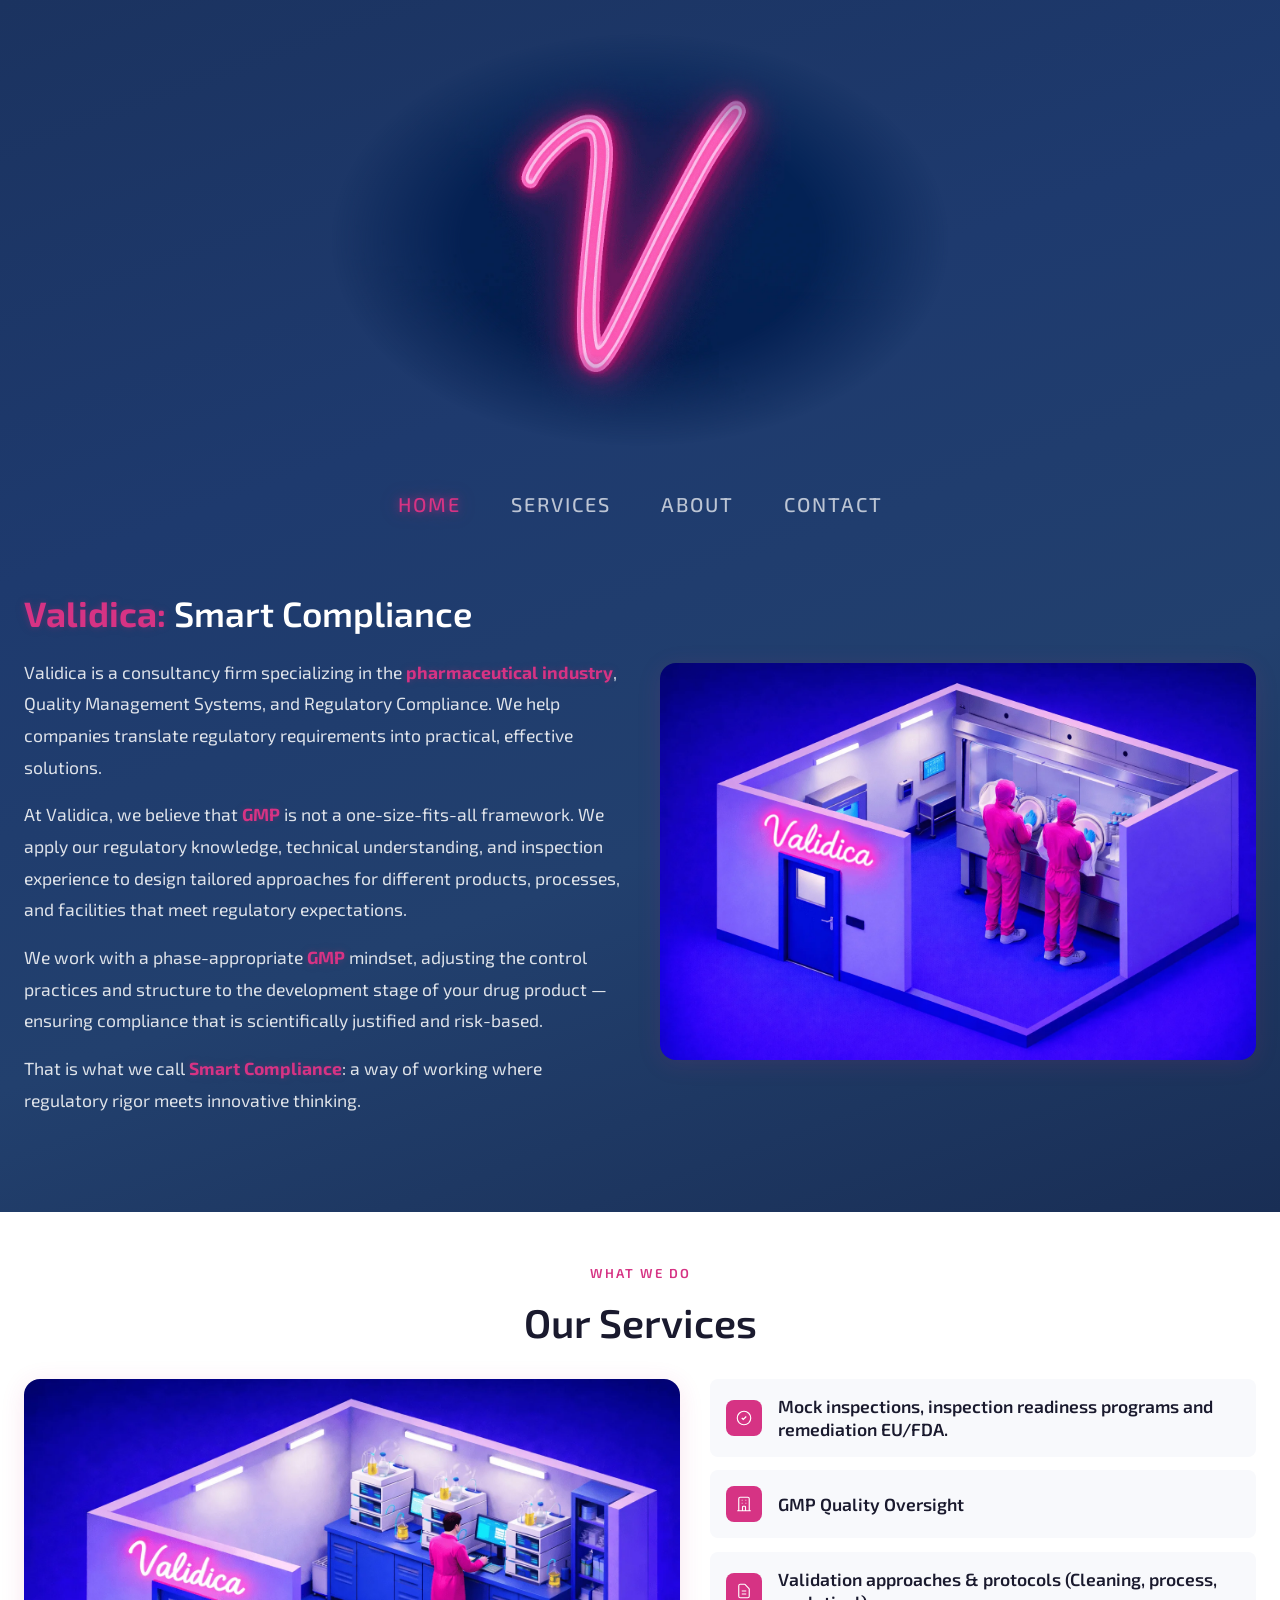
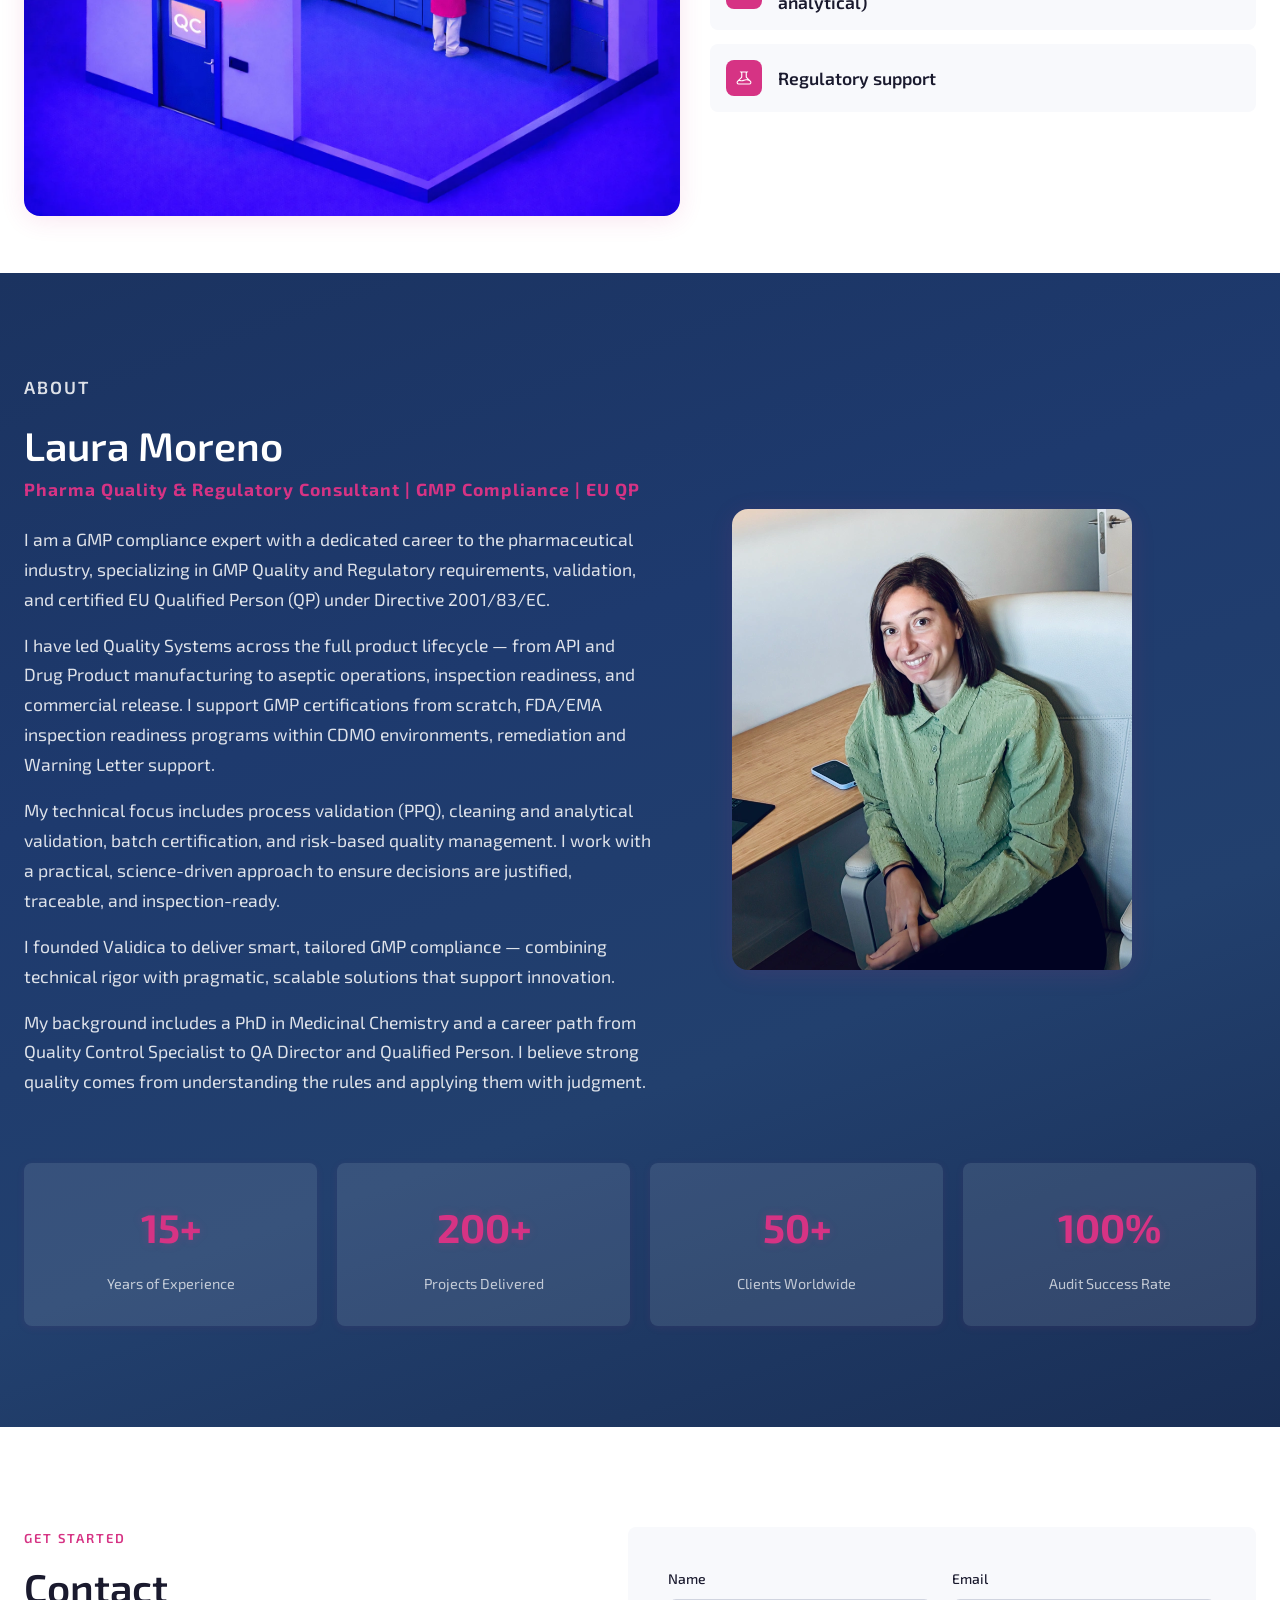
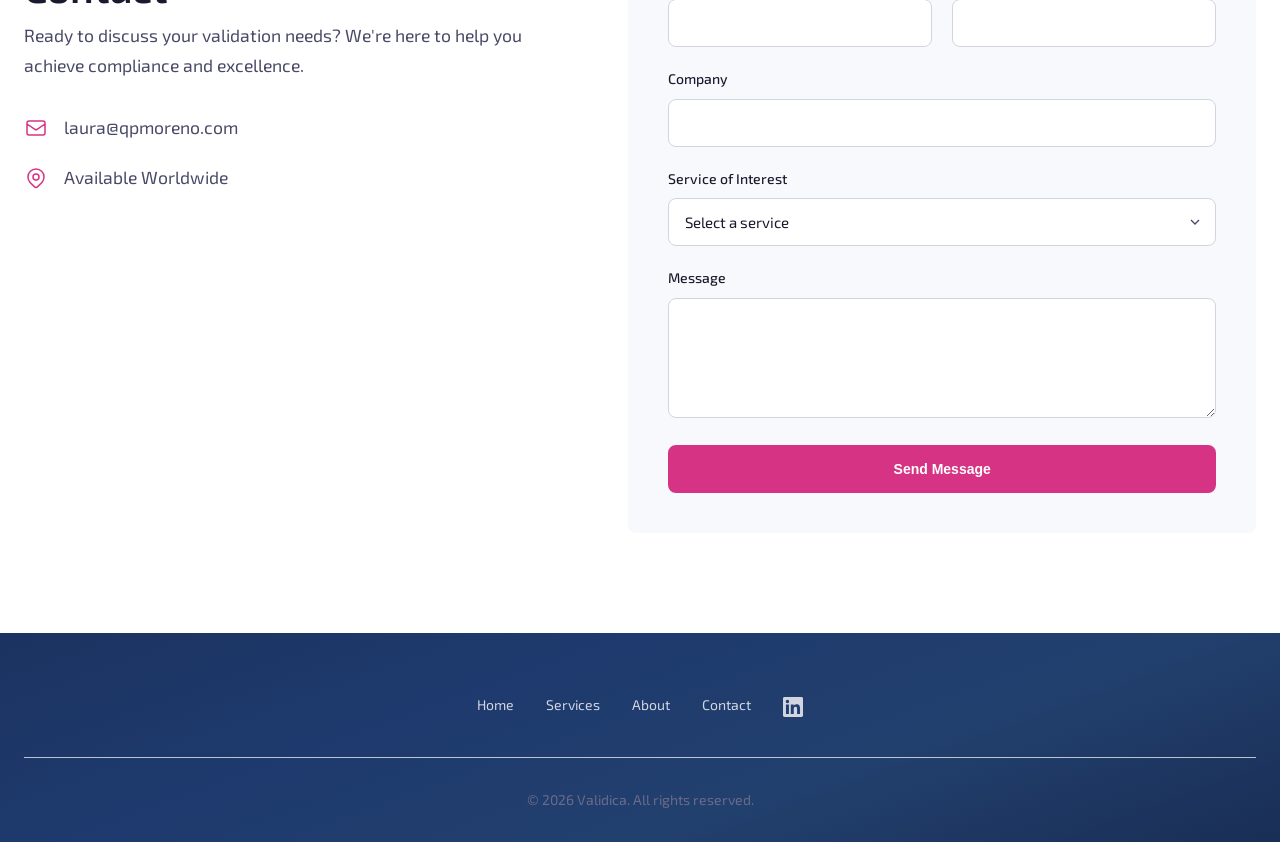
==== commit 43452cd2: "More improvements" ====
--- a/index.html
+++ b/index.html
@@ -4,6 +4,12 @@
     <meta charset="UTF-8">
     <meta name="viewport" content="width=device-width, initial-scale=1.0">
     <title>Validica | Smart Compliance</title>
+    <meta name="description" content="Validica is a consultancy firm specializing in pharmaceutical GMP compliance, Quality Management Systems, and Regulatory support. Smart Compliance solutions tailored to your needs.">
+    <meta property="og:title" content="Validica | Smart Compliance">
+    <meta property="og:description" content="Consultancy firm specializing in pharmaceutical GMP compliance, Quality Management Systems, and Regulatory support.">
+    <meta property="og:image" content="validica-logo.png">
+    <meta property="og:type" content="website">
+    <link rel="icon" href="validica-logo.png" type="image/png">
     <link rel="stylesheet" href="styles.css">
     <link rel="preconnect" href="https://fonts.googleapis.com">
     <link rel="preconnect" href="https://fonts.gstatic.com" crossorigin>
@@ -17,8 +23,11 @@
     <section id="home" class="hero">
         <div class="container">
             <div class="hero-content">
-                <img src="validica-logo.png" alt="Validica" class="hero-logo">
-                <nav class="hero-nav reveal reveal--down">
+                <picture>
+                    <source srcset="validica-logo.webp" type="image/webp">
+                    <img src="validica-logo.png" alt="Validica" class="hero-logo" width="1536" height="1024">
+                </picture>
+                <nav class="hero-nav reveal reveal--down" aria-label="Main navigation">
                     <a href="#home" class="nav-link active">HOME</a>
                     <a href="#services" class="nav-link">SERVICES</a>
                     <a href="#about" class="nav-link">ABOUT</a>
@@ -34,7 +43,10 @@
                     <p>That is what we call <span class="highlight">Smart Compliance</span>: a way of working where regulatory rigor meets innovative thinking.</p>
                 </div>
                 <div class="hero-banner-image reveal reveal--left">
-                    <img src="validica-aseptic-area.png" alt="Aseptic Area Validation">
+                    <picture>
+                        <source srcset="validica-aseptic-area.webp" type="image/webp">
+                        <img src="validica-aseptic-area.png" alt="Aseptic Area Validation" width="1536" height="1024" loading="lazy">
+                    </picture>
                 </div>
             </div>
         </div>
@@ -49,7 +61,10 @@
             </div>
             <div class="services-content">
                 <div class="services-image reveal reveal--right">
-                    <img src="validica-qc-lab.png" alt="Quality Control Laboratory">
+                    <picture>
+                        <source srcset="validica-qc-lab.webp" type="image/webp">
+                        <img src="validica-qc-lab.png" alt="Quality Control Laboratory" width="1536" height="1024" loading="lazy">
+                    </picture>
                 </div>
                 <div class="services-grid">
                     <div class="service-card reveal reveal--up reveal--delay-1">
@@ -112,7 +127,10 @@
                     <p>My background includes a PhD in Medicinal Chemistry and a career path from Quality Control Specialist to QA Director and Qualified Person. I believe strong quality comes from understanding the rules and applying them with judgment.</p>
                 </div>
                 <div class="about-image reveal reveal--left">
-                    <img src="laura.png" alt="Laura Moreno">
+                    <picture>
+                        <source srcset="laura.webp" type="image/webp">
+                        <img src="laura.png" alt="Laura Moreno" width="800" height="921" loading="lazy">
+                    </picture>
                 </div>
             </div>
             <div class="about-stats">
@@ -132,7 +150,6 @@
                     <span class="stat-number">100%</span>
                     <span class="stat-label">Audit Success Rate</span>
                 </div>
-            </div>
             </div>
         </div>
     </section>
@@ -150,7 +167,7 @@
                             <svg viewBox="0 0 24 24" fill="none" stroke="currentColor" stroke-width="1.5">
                                 <path d="M3 8l7.89 5.26a2 2 0 002.22 0L21 8M5 19h14a2 2 0 002-2V7a2 2 0 00-2-2H5a2 2 0 00-2 2v10a2 2 0 002 2z"/>
                             </svg>
-                            <span>info@validica.com</span>
+                            <a href="mailto:laura@qpmoreno.com">laura@qpmoreno.com</a>
                         </div>
                         <div class="info-item">
                             <svg viewBox="0 0 24 24" fill="none" stroke="currentColor" stroke-width="1.5">
@@ -161,7 +178,7 @@
                         </div>
                     </div>
                 </div>
-                <form class="contact-form reveal reveal--left" action="#" method="POST">
+                <form class="contact-form reveal reveal--left" action="https://formspree.io/f/mvzbaazp" method="POST">
                     <div class="form-row">
                         <div class="form-group">
                             <label for="name">Name</label>
@@ -208,16 +225,19 @@
                     <a href="#services">Services</a>
                     <a href="#about">About</a>
                     <a href="#contact">Contact</a>
-                    <a href="https://www.linkedin.com/company/validica" target="_blank" class="footer-linkedin" aria-label="LinkedIn"><svg viewBox="0 0 24 24" fill="currentColor" width="20" height="20"><path d="M20.447 20.452h-3.554v-5.569c0-1.328-.027-3.037-1.852-3.037-1.853 0-2.136 1.445-2.136 2.939v5.667H9.351V9h3.414v1.561h.046c.477-.9 1.637-1.85 3.37-1.85 3.601 0 4.267 2.37 4.267 5.455v6.286zM5.337 7.433a2.062 2.062 0 01-2.063-2.065 2.064 2.064 0 112.063 2.065zm1.782 13.019H3.555V9h3.564v11.452zM22.225 0H1.771C.792 0 0 .774 0 1.729v20.542C0 23.227.792 24 1.771 24h20.451C23.2 24 24 23.227 24 22.271V1.729C24 .774 23.2 0 22.222 0h.003z"/></svg></a>
+                    <a href="https://www.linkedin.com/company/validica" target="_blank" rel="noopener noreferrer" class="footer-linkedin" aria-label="LinkedIn"><svg viewBox="0 0 24 24" fill="currentColor" width="20" height="20"><path d="M20.447 20.452h-3.554v-5.569c0-1.328-.027-3.037-1.852-3.037-1.853 0-2.136 1.445-2.136 2.939v5.667H9.351V9h3.414v1.561h.046c.477-.9 1.637-1.85 3.37-1.85 3.601 0 4.267 2.37 4.267 5.455v6.286zM5.337 7.433a2.062 2.062 0 01-2.063-2.065 2.064 2.064 0 112.063 2.065zm1.782 13.019H3.555V9h3.564v11.452zM22.225 0H1.771C.792 0 0 .774 0 1.729v20.542C0 23.227.792 24 1.771 24h20.451C23.2 24 24 23.227 24 22.271V1.729C24 .774 23.2 0 22.222 0h.003z"/></svg></a>
                 </div>
             </div>
             <div class="footer-bottom">
-                <p>&copy; <script>document.write(new Date().getFullYear())</script> Validica. All rights reserved.</p>
+                <p>&copy; <span id="year"></span> Validica. All rights reserved.</p>
             </div>
         </div>
     </footer>
 
     <script>
+        // Footer year
+        document.getElementById('year').textContent = new Date().getFullYear();
+
         // Smooth scrolling
         document.querySelectorAll('a[href^="#"]').forEach(anchor => {
             anchor.addEventListener('click', function (e) {
@@ -228,32 +248,40 @@
             });
         });
 
-        // Active nav link on scroll + neon effects
+        // Active nav link on scroll + neon effects (throttled with rAF)
         const sections = document.querySelectorAll('section');
         const navLinks = document.querySelectorAll('.nav-link');
         const neonProgress = document.querySelector('.neon-progress');
+        let scrollTicking = false;
 
         window.addEventListener('scroll', () => {
-            // Nav link highlight
-            let current = '';
-            sections.forEach(section => {
-                const sectionTop = section.offsetTop - 100;
-                if (window.scrollY >= sectionTop) {
-                    current = section.getAttribute('id');
-                }
-            });
-            navLinks.forEach(link => {
-                link.classList.remove('active');
-                if (link.getAttribute('href') === '#' + current) {
-                    link.classList.add('active');
-                }
-            });
-
-            // Neon progress bar
-            const scrollTop = window.scrollY;
-            const docHeight = document.documentElement.scrollHeight - window.innerHeight;
-            const scrollPercent = (scrollTop / docHeight) * 100;
-            neonProgress.style.width = scrollPercent + '%';
+            if (!scrollTicking) {
+                requestAnimationFrame(() => {
+                    // Nav link highlight
+                    let current = '';
+                    sections.forEach(section => {
+                        const sectionTop = section.offsetTop - 100;
+                        if (window.scrollY >= sectionTop) {
+                            current = section.getAttribute('id');
+                        }
+                    });
+                    navLinks.forEach(link => {
+                        link.classList.remove('active');
+                        if (link.getAttribute('href') === '#' + current) {
+                            link.classList.add('active');
+                        }
+                    });
+
+                    // Progress bar
+                    const scrollTop = window.scrollY;
+                    const docHeight = document.documentElement.scrollHeight - window.innerHeight;
+                    const scrollPercent = (scrollTop / docHeight) * 100;
+                    neonProgress.style.width = scrollPercent + '%';
+
+                    scrollTicking = false;
+                });
+                scrollTicking = true;
+            }
         });
 
         // Scroll Reveal with Intersection Observer
--- a/styles.css
+++ b/styles.css
@@ -3,22 +3,58 @@
    ============================================ */
 
 :root {
+    /* Colors - Primary */
     --primary: #d63384;
     --primary-light: #e25da1;
-    --primary-dark: #b02a6e;
-    --secondary: #f8f9fc;
-    --accent: #ff69b4;
+
+    /* Colors - Neutrals */
+    --white: #ffffff;
+    --gray-100: #f8f9fc;
+    --gray-300: #d1d5e0;
+
+    /* Colors - Dark palette (hero, about, footer) */
+    --dark-bg-1: #1b3360;
+    --dark-bg-2: #1e3a6e;
+    --dark-bg-3: #22406e;
+    --dark-bg-4: #192e55;
+    --gradient-dark: linear-gradient(160deg, var(--dark-bg-1) 0%, var(--dark-bg-2) 35%, var(--dark-bg-3) 65%, var(--dark-bg-4) 100%);
+
+    /* Colors - Text */
     --text-dark: #1a1a2e;
     --text-body: #4a4a68;
     --text-light: #6b6b8a;
-    --white: #ffffff;
-    --gray-100: #f8f9fc;
-    --gray-200: #e9ecf2;
-    --gray-300: #d1d5e0;
+    --text-on-dark: rgba(255, 255, 255, 0.85);
+    --text-on-dark-muted: rgba(255, 255, 255, 0.7);
+
+    /* Colors - Primary alpha variants */
+    --primary-glow-strong: rgba(214, 51, 132, 0.8);
+    --primary-glow-medium: rgba(214, 51, 132, 0.6);
+    --primary-glow-soft: rgba(214, 51, 132, 0.4);
+    --primary-glow-subtle: rgba(214, 51, 132, 0.25);
+    --primary-glow-faint: rgba(214, 51, 132, 0.1);
+
+    /* Shadows */
     --shadow-sm: 0 2px 8px rgba(214, 51, 132, 0.08);
-    --shadow-md: 0 4px 20px rgba(214, 51, 132, 0.12);
-    --shadow-lg: 0 8px 40px rgba(214, 51, 132, 0.15);
+    --shadow-md: 0 4px 24px rgba(214, 51, 132, 0.12);
+
+    /* Typography scale */
+    --text-sm: 0.9rem;
+    --text-md: 1.1rem;
+    --text-xl: 2rem;
+    --text-2xl: 2.2rem;
+    --text-3xl: 2.5rem;
+
+    /* Spacing scale */
+    --space-xs: 8px;
+    --space-sm: 16px;
+    --space-md: 30px;
+    --space-lg: 50px;
+    --space-xl: 80px;
+    --space-2xl: 100px;
+
+    /* Misc */
     --radius: 8px;
+    --radius-lg: 16px;
     --transition: 0.3s ease;
 }
 
@@ -26,10 +62,6 @@
     margin: 0;
     padding: 0;
     box-sizing: border-box;
-}
-
-html {
-    scroll-behavior: smooth;
 }
 
 /* ============================================
@@ -43,8 +75,8 @@
     height: 3px;
     width: 0%;
     z-index: 9999;
-    background: #ff69b4;
-    box-shadow: 0 0 8px rgba(255, 105, 180, 0.8), 0 0 20px rgba(255, 105, 180, 0.4);
+    background: var(--primary);
+    box-shadow: 0 0 8px var(--primary-glow-strong), 0 0 20px var(--primary-glow-soft);
     transition: width 0.05s linear;
 }
 
@@ -58,7 +90,6 @@
 }
 
 h1, h2, h3, h4, h5, h6 {
-    font-family: 'Exo 2', sans-serif;
     font-weight: 600;
     color: var(--text-dark);
     line-height: 1.3;
@@ -82,10 +113,9 @@
 }
 
 .nav-link {
-    font-family: 'Exo 2', sans-serif;
     font-size: 20px;
     font-weight: 500;
-    color: var(--text-body);
+    color: var(--text-on-dark-muted);
     text-decoration: none;
     padding: 10px 0;
     position: relative;
@@ -95,18 +125,8 @@
 
 .nav-link:hover,
 .nav-link.active {
-    color: #ff69b4;
-    text-shadow: 0 0 8px rgba(255, 105, 180, 0.6), 0 0 20px rgba(255, 105, 180, 0.3);
-}
-
-.hero .nav-link {
-    color: rgba(255, 255, 255, 0.7);
-}
-
-.hero .nav-link:hover,
-.hero .nav-link.active {
-    color: #ff69b4;
-    text-shadow: 0 0 8px rgba(255, 105, 180, 0.6), 0 0 20px rgba(255, 105, 180, 0.3);
+    color: var(--primary);
+    text-shadow: 0 0 8px var(--primary-glow-medium), 0 0 20px var(--primary-glow-soft);
 }
 
 /* ============================================
@@ -115,7 +135,6 @@
 
 .btn {
     display: inline-block;
-    font-family: 'Exo 2', sans-serif;
     font-size: 14px;
     font-weight: 600;
     text-decoration: none;
@@ -137,17 +156,6 @@
     border-color: var(--primary-light);
 }
 
-.btn-secondary {
-    background: transparent;
-    color: var(--primary);
-    border-color: var(--primary);
-}
-
-.btn-secondary:hover {
-    background: var(--primary);
-    color: var(--white);
-}
-
 .btn-full {
     width: 100%;
 }
@@ -157,7 +165,6 @@
    ============================================ */
 
 .section-tag {
-    font-family: 'Exo 2', sans-serif;
     font-size: 13px;
     font-weight: 600;
     text-transform: uppercase;
@@ -168,19 +175,12 @@
 
 .section-header {
     text-align: center;
-    margin-bottom: 30px;
+    margin-bottom: var(--space-md);
 }
 
 .section-header h2 {
-    font-size: 2.5rem;
-    margin-bottom: 16px;
-}
-
-.section-description {
-    font-size: 1.1rem;
-    color: var(--text-light);
-    max-width: 600px;
-    margin: 0 auto;
+    font-size: var(--text-3xl);
+    margin-bottom: var(--space-sm);
 }
 
 /* ============================================
@@ -191,11 +191,7 @@
     display: flex;
     align-items: flex-start;
     padding: 10px 0 40px;
-    background: linear-gradient(160deg, #1b3360 0%, #1e3a6e 35%, #22406e 65%, #192e55 100%);
-}
-
-.hero .container {
-    width: 100%;
+    background: var(--gradient-dark);
 }
 
 .hero-content {
@@ -210,43 +206,11 @@
     -webkit-mask-image: radial-gradient(ellipse 70% 70% at center, black 40%, transparent 70%);
     mask-image: radial-gradient(ellipse 70% 70% at center, black 40%, transparent 70%);
     transition: transform 0.4s ease, filter 0.4s ease;
-    cursor: pointer;
 }
 
 .hero-logo:hover {
     transform: scale(1.05);
-    filter: brightness(1.2) drop-shadow(0 0 30px rgba(255, 20, 147, 0.6));
-}
-
-.hero-logo-text {
-    display: block;
-    font-family: 'Exo 2', sans-serif;
-    font-size: 2.5rem;
-    font-weight: 700;
-    color: var(--white);
-    letter-spacing: 6px;
-    text-transform: uppercase;
-    margin-top: -60px;
-    margin-bottom: 20px;
-}
-
-
-.hero-banner {
-    display: flex;
-    flex-direction: column;
-    gap: 30px;
-}
-
-.hero-banner-intro h1 {
-    font-size: 2.2rem;
-    color: var(--white);
-    margin-bottom: 20px;
-}
-
-.hero-banner-intro p {
-    font-size: 1.1rem;
-    color: rgba(255, 255, 255, 0.8);
-    line-height: 1.8;
+    filter: brightness(1.2) drop-shadow(0 0 30px var(--primary-glow-medium));
 }
 
 .hero-banner-body {
@@ -264,22 +228,22 @@
 }
 
 .hero-banner-text .highlight {
-    color: #ff69b4;
+    color: var(--primary);
     font-weight: 700;
-    text-shadow: 0 0 6px rgba(255, 105, 180, 0.25), 0 0 14px rgba(255, 105, 180, 0.1);
+    text-shadow: 0 0 6px var(--primary-glow-subtle), 0 0 14px var(--primary-glow-faint);
 }
 
 .hero-banner-text h1 {
-    font-size: 2.2rem;
+    font-size: var(--text-2xl);
     color: var(--white);
     margin-bottom: 20px;
 }
 
 .hero-banner-text p {
-    font-size: 1.1rem;
-    color: rgba(255, 255, 255, 0.8);
+    font-size: var(--text-md);
+    color: var(--text-on-dark);
     line-height: 1.8;
-    margin-bottom: 16px;
+    margin-bottom: var(--space-sm);
 }
 
 .hero-banner-image {
@@ -292,10 +256,9 @@
     width: 100%;
     height: auto;
     display: block;
-    border-radius: 16px;
-    box-shadow: 0 4px 30px rgba(255, 105, 180, 0.12);
+    border-radius: var(--radius-lg);
+    box-shadow: var(--shadow-md);
     transition: transform 0.4s ease, filter 0.4s ease;
-    cursor: pointer;
 }
 
 .hero-banner-image img:hover {
@@ -308,26 +271,25 @@
    ============================================ */
 
 .services {
-    padding: 50px 0;
+    padding: var(--space-lg) 0;
     background: var(--white);
 }
 
 .services-content {
     display: grid;
     grid-template-columns: 1.2fr 1fr;
-    gap: 30px;
+    gap: var(--space-md);
     align-items: start;
 }
 
 .services-image img {
     width: 100%;
     height: auto;
-    border-radius: 16px;
-    box-shadow: 0 4px 30px rgba(255, 105, 180, 0.12);
+    border-radius: var(--radius-lg);
+    box-shadow: var(--shadow-md);
     position: sticky;
     top: 120px;
     transition: transform 0.4s ease, filter 0.4s ease;
-    cursor: pointer;
 }
 
 .services-image img:hover {
@@ -343,8 +305,8 @@
 .service-card {
     display: flex;
     align-items: center;
-    gap: 16px;
-    padding: 16px;
+    gap: var(--space-sm);
+    padding: var(--space-sm);
     background: var(--gray-100);
     border-radius: var(--radius);
     transition: var(--transition);
@@ -374,79 +336,67 @@
 }
 
 .service-text h3 {
-    font-size: 1.1rem;
+    font-size: var(--text-md);
     margin-bottom: 0;
 }
 
-.service-text p {
-    font-size: 0.95rem;
-    color: var(--text-light);
-    line-height: 1.6;
-}
-
 /* ============================================
    ABOUT SECTION
    ============================================ */
 
 .about {
-    padding: 100px 0;
-    background: linear-gradient(160deg, #1b3360 0%, #1e3a6e 35%, #22406e 65%, #192e55 100%);
-    color: rgba(255, 255, 255, 0.85);
+    padding: var(--space-2xl) 0;
+    background: var(--gradient-dark);
+    color: var(--text-on-dark);
 }
 
 .about-grid {
     display: grid;
     grid-template-columns: 1.2fr 1fr;
-    gap: 80px;
+    gap: var(--space-xl);
     align-items: center;
 }
 
 .about-content h2 {
-    font-size: 2.5rem;
-    margin-bottom: 8px;
+    font-size: var(--text-3xl);
+    margin-bottom: var(--space-xs);
     color: var(--white);
 }
 
 .about-content .about-subtitle {
-    font-size: 1.1rem;
-    color: #ff69b4 !important;
+    font-size: var(--text-md);
+    color: var(--primary);
     font-weight: 700;
     margin-top: -4px;
     margin-bottom: 20px;
     letter-spacing: 1px;
 }
 
-.about-lead {
-    font-size: 1.1rem;
-    color: rgba(255, 255, 255, 0.85);
-    margin-bottom: 16px;
-    line-height: 1.7;
-}
-
 .about-content p {
-    font-size: 1.1rem;
-    margin-bottom: 16px;
-    color: rgba(255, 255, 255, 0.85);
+    font-size: var(--text-md);
+    margin-bottom: var(--space-sm);
+    color: var(--text-on-dark);
     line-height: 1.7;
 }
 
 .about-image img {
     width: 100%;
     max-width: 400px;
-    border-radius: 16px;
-    box-shadow: 0 4px 30px rgba(255, 105, 180, 0.12);
+    height: auto;
+    border-radius: var(--radius-lg);
+    box-shadow: var(--shadow-md);
 }
 
 .about-stats {
     display: grid;
     grid-template-columns: repeat(4, 1fr);
     gap: 20px;
-    margin-top: 50px;
+    margin-top: var(--space-lg);
 }
 
 .stat-card {
-    background: rgba(255, 255, 255, 0.1);
-    padding: 30px;
+    background: rgba(255, 255, 255, 0.1); /* deliberate: transparency on gradient */
+    padding: var(--space-md);
     border-radius: var(--radius);
     text-align: center;
     box-shadow: var(--shadow-sm);
@@ -460,16 +410,15 @@
 
 .stat-number {
     display: block;
-    font-family: 'Exo 2', sans-serif;
-    font-size: 2.5rem;
+    font-size: var(--text-3xl);
     font-weight: 700;
     color: var(--primary);
-    margin-bottom: 8px;
+    margin-bottom: var(--space-xs);
 }
 
 .stat-label {
-    font-size: 0.9rem;
-    color: rgba(255, 255, 255, 0.7);
+    font-size: var(--text-sm);
+    color: var(--text-on-dark-muted);
 }
 
 /* ============================================
@@ -477,24 +426,24 @@
    ============================================ */
 
 .contact {
-    padding: 100px 0;
+    padding: var(--space-2xl) 0;
     background: var(--white);
 }
 
 .contact-grid {
     display: grid;
     grid-template-columns: 1fr 1.2fr;
-    gap: 80px;
+    gap: var(--space-xl);
     align-items: start;
 }
 
 .contact-info h2 {
-    font-size: 2.5rem;
-    margin-bottom: 8px;
+    font-size: var(--text-3xl);
+    margin-bottom: var(--space-xs);
 }
 
 .contact-info > p:not(.section-tag) {
-    font-size: 1.1rem;
+    font-size: var(--text-md);
     color: var(--text-body);
     margin-bottom: 32px;
     line-height: 1.7;
@@ -519,9 +468,16 @@
     flex-shrink: 0;
 }
 
-.info-item span {
-    font-size: 1.1rem;
+.info-item span,
+.info-item a {
+    font-size: var(--text-md);
     color: var(--text-body);
+    text-decoration: none;
+    transition: var(--transition);
+}
+
+.info-item a:hover {
+    color: var(--primary);
 }
 
 .contact-form {
@@ -542,7 +498,6 @@
 
 .form-group label {
     display: block;
-    font-family: 'Exo 2', sans-serif;
     font-size: 14px;
     font-weight: 500;
     color: var(--text-dark);
@@ -554,7 +509,7 @@
 .form-group textarea {
     width: 100%;
     padding: 14px 16px;
-    font-family: 'Exo 2', sans-serif;
+    font-family: inherit;
     font-size: 15px;
     color: var(--text-dark);
     background: var(--white);
@@ -568,7 +523,7 @@
 .form-group select:focus,
 .form-group textarea:focus {
     border-color: var(--primary);
-    box-shadow: 0 0 0 3px rgba(25, 13, 176, 0.1);
+    box-shadow: 0 0 0 3px var(--primary-glow-faint);
 }
 
 .form-group select {
@@ -590,8 +545,8 @@
    ============================================ */
 
 .footer {
-    padding: 60px 0 30px;
-    background: linear-gradient(160deg, #1b3360 0%, #1e3a6e 35%, #22406e 65%, #192e55 100%);
+    padding: 60px 0 var(--space-md);
+    background: var(--gradient-dark);
     color: var(--gray-300);
 }
 
@@ -600,25 +555,7 @@
     justify-content: center;
     align-items: center;
     padding-bottom: 40px;
-    border-bottom: 1px solid rgba(255, 255, 255, 0.1);
-}
-
-.footer-brand {
-    max-width: 300px;
-}
-
-.footer-logo {
-    height: 50px;
-    width: auto;
-    margin-bottom: 16px;
-    -webkit-mask-image: radial-gradient(ellipse 70% 70% at center, black 40%, transparent 70%);
-    mask-image: radial-gradient(ellipse 70% 70% at center, black 40%, transparent 70%);
-}
-
-.footer-brand p {
-    font-size: 0.95rem;
-    line-height: 1.6;
-    color: var(--gray-300);
+    border-bottom: 1px solid var(--text-on-dark-muted);
 }
 
 .footer-links {
@@ -658,7 +595,6 @@
    ============================================ */
 
 @media (max-width: 992px) {
-    .hero-grid,
     .services-content,
     .about-grid,
     .contact-grid {
@@ -682,13 +618,8 @@
         gap: 30px;
     }
 
-    .hero-banner-intro,
     .hero-banner-text {
         text-align: center;
-    }
-
-    .hero-banner-body {
-        flex-direction: column;
     }
 
     .services-image {
@@ -740,7 +671,7 @@
     .section-header h2,
     .about-content h2,
     .contact-info h2 {
-        font-size: 2rem;
+        font-size: var(--text-xl);
     }
 
     .about-stats {
@@ -821,8 +752,8 @@
 
 @keyframes statGlow {
     0% { text-shadow: none; }
-    50% { text-shadow: 0 0 20px rgba(214, 51, 132, 0.6), 0 0 40px rgba(214, 51, 132, 0.3); }
-    100% { text-shadow: 0 0 10px rgba(214, 51, 132, 0.2); }
+    50% { text-shadow: 0 0 20px var(--primary-glow-strong), 0 0 40px var(--primary-glow-soft); }
+    100% { text-shadow: 0 0 10px var(--primary-glow-subtle); }
 }
 
 /* Nav bar slide down */
@@ -875,6 +806,6 @@
     }
 
     .stat-number {
-        font-size: 2rem;
-    }
-}
+        font-size: var(--text-xl);
+    }
+}
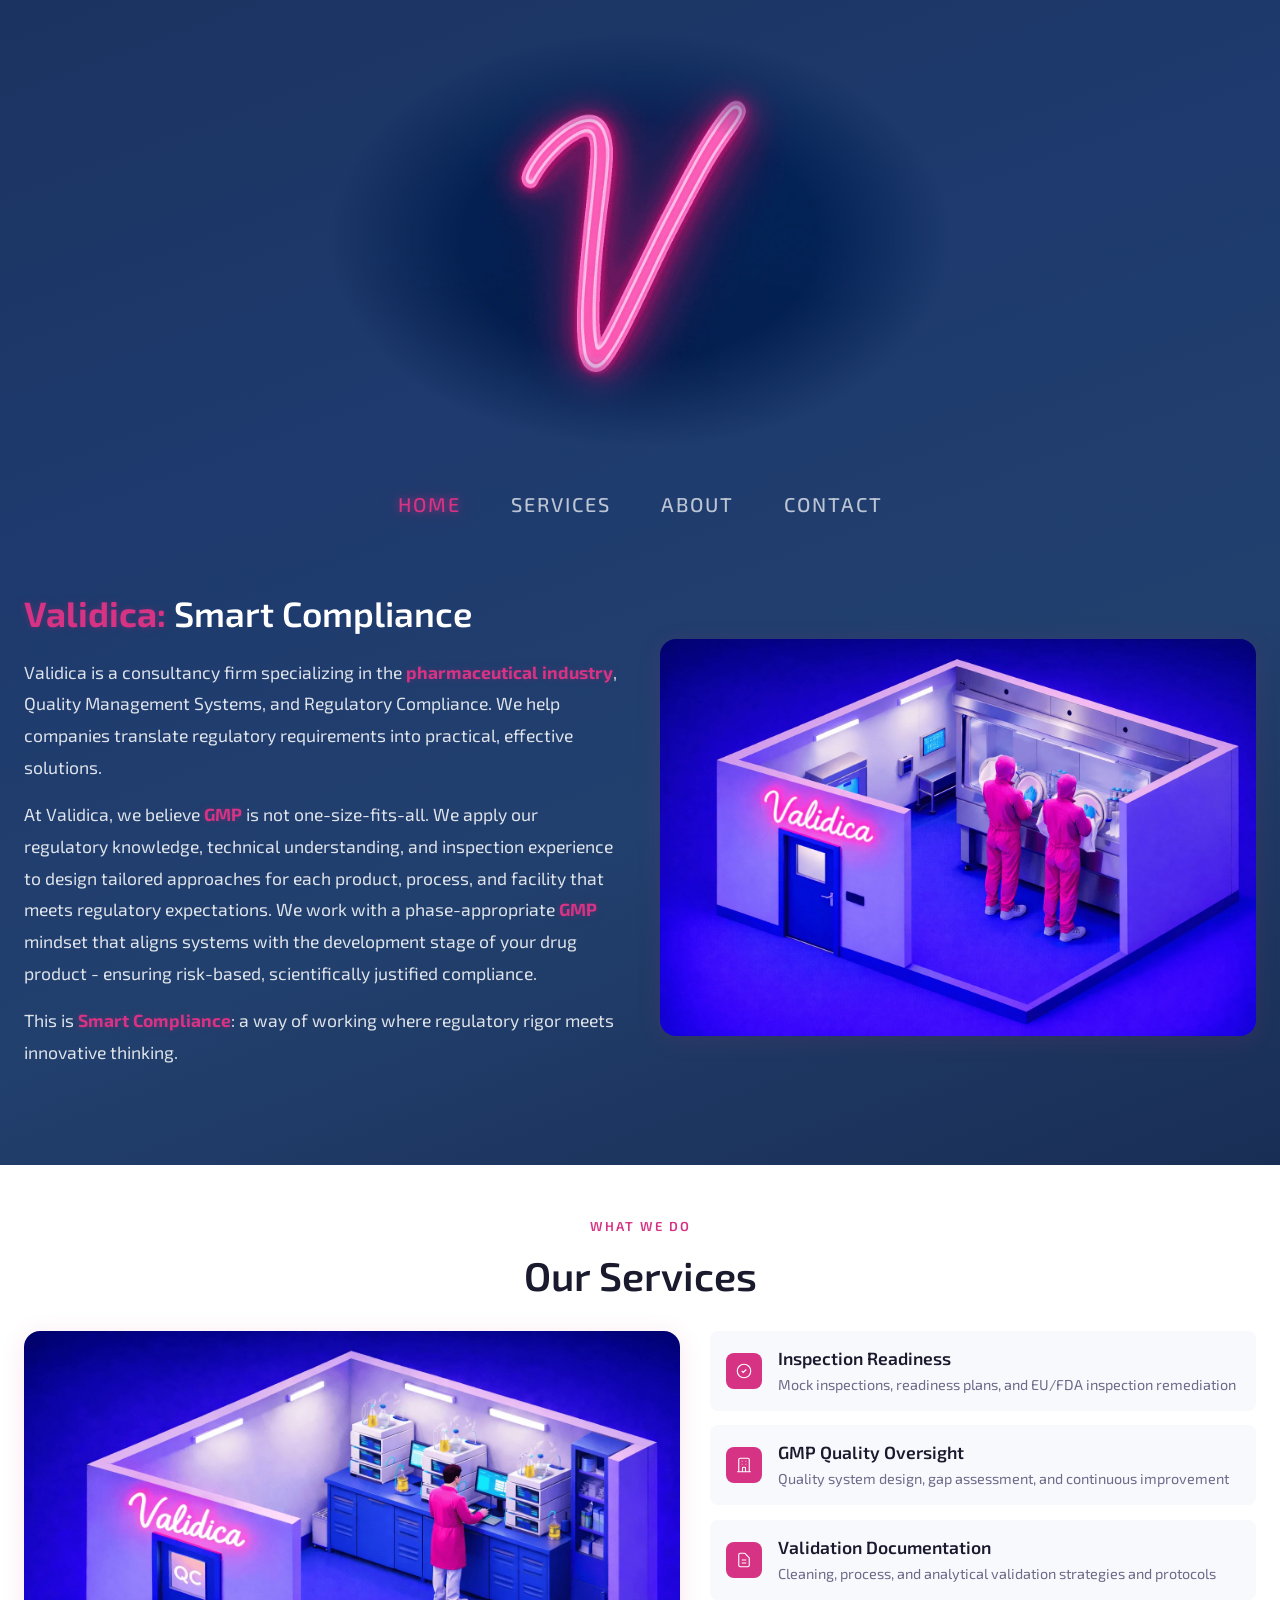
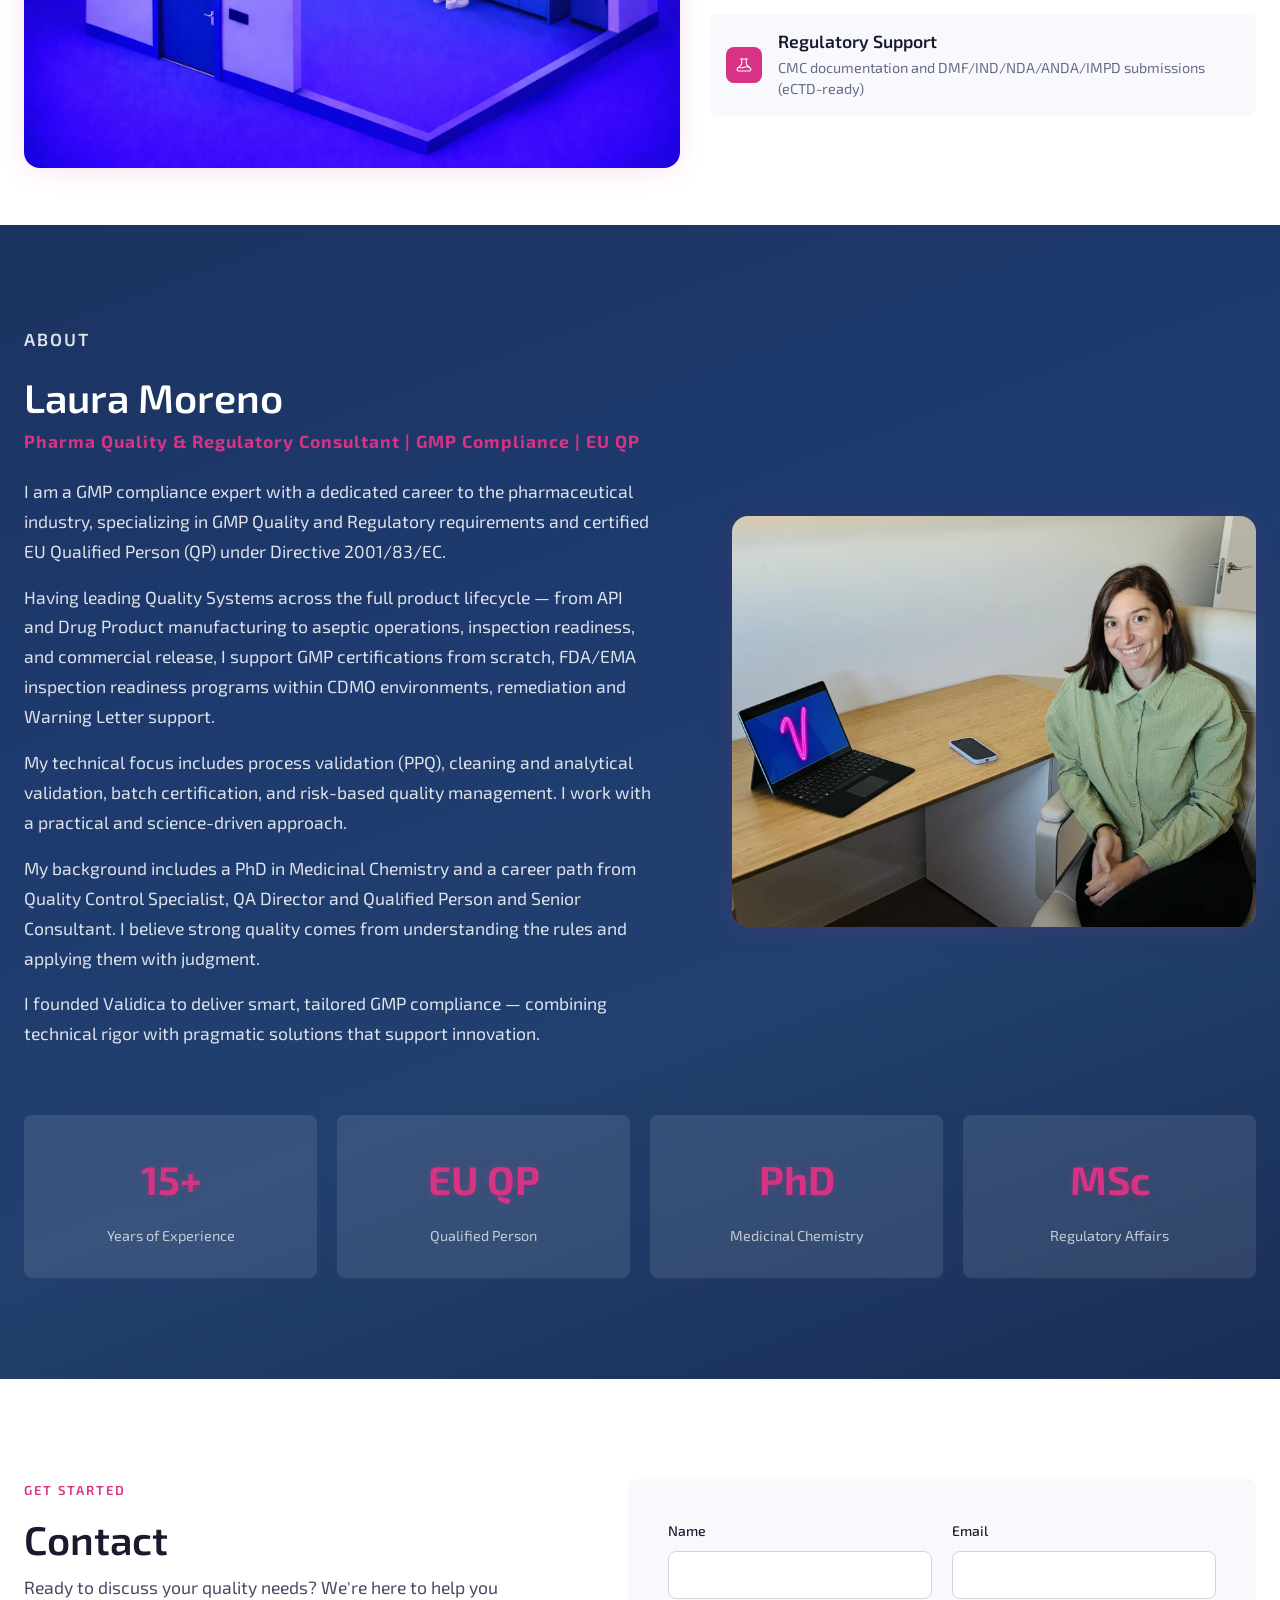
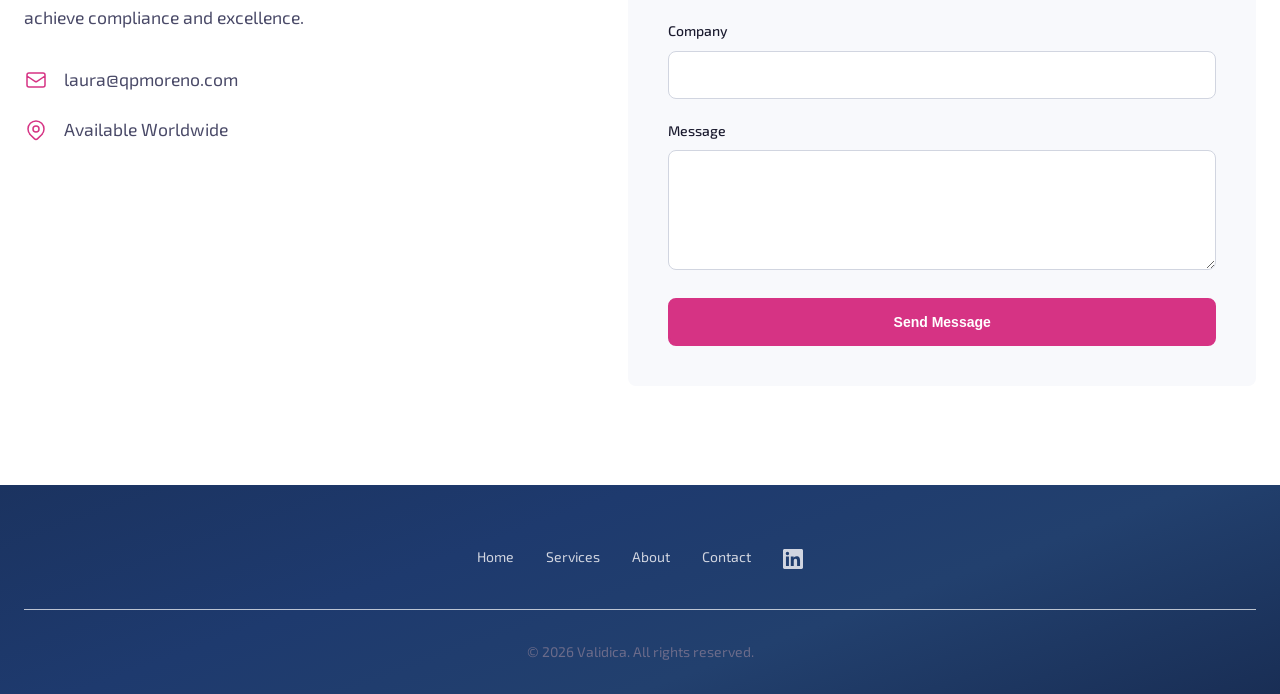
==== commit ae67d2dd: "Last updates" ====
--- a/index.html
+++ b/index.html
@@ -38,9 +38,8 @@
                 <div class="hero-banner-text reveal reveal--right">
                     <h1><span class="highlight">Validica:</span> Smart Compliance</h1>
                     <p>Validica is a consultancy firm specializing in the <span class="highlight">pharmaceutical industry</span>, Quality Management Systems, and Regulatory Compliance. We help companies translate regulatory requirements into practical, effective solutions.</p>
-                    <p>At Validica, we believe that <span class="highlight">GMP</span> is not a one-size-fits-all framework. We apply our regulatory knowledge, technical understanding, and inspection experience to design tailored approaches for different products, processes, and facilities that meet regulatory expectations.</p>
-                    <p>We work with a phase-appropriate <span class="highlight">GMP</span> mindset, adjusting the control practices and structure to the development stage of your drug product — ensuring compliance that is scientifically justified and risk-based.</p>
-                    <p>That is what we call <span class="highlight">Smart Compliance</span>: a way of working where regulatory rigor meets innovative thinking.</p>
+                    <p>At Validica, we believe <span class="highlight">GMP</span> is not one-size-fits-all. We apply our regulatory knowledge, technical understanding, and inspection experience to design tailored approaches for each product, process, and facility that meets regulatory expectations. We work with a phase-appropriate <span class="highlight">GMP</span> mindset that aligns systems with the development stage of your drug product - ensuring risk-based, scientifically justified compliance.</p>
+                    <p>This is <span class="highlight">Smart Compliance</span>: a way of working where regulatory rigor meets innovative thinking. </p>
                 </div>
                 <div class="hero-banner-image reveal reveal--left">
                     <picture>
@@ -74,7 +73,8 @@
                             </svg>
                         </div>
                         <div class="service-text">
-                            <h3>Mock inspections, inspection readiness programs and remediation EU/FDA.</h3>
+                            <h3>Inspection Readiness</h3>
+                            <p>Mock inspections, readiness plans, and EU/FDA inspection remediation</p>
                         </div>
                     </div>
                     <div class="service-card reveal reveal--up reveal--delay-2">
@@ -85,6 +85,7 @@
                         </div>
                         <div class="service-text">
                             <h3>GMP Quality Oversight</h3>
+                            <p>Quality system design, gap assessment, and continuous improvement</p>
                         </div>
                     </div>
                     <div class="service-card reveal reveal--up reveal--delay-3">
@@ -94,7 +95,8 @@
                             </svg>
                         </div>
                         <div class="service-text">
-                            <h3>Validation approaches & protocols (Cleaning, process, analytical)</h3>
+                            <h3>Validation Documentation</h3>
+                            <p>Cleaning, process, and analytical validation strategies and protocols</p>
                         </div>
                     </div>
                     <div class="service-card reveal reveal--up reveal--delay-4">
@@ -104,7 +106,8 @@
                             </svg>
                         </div>
                         <div class="service-text">
-                            <h3>Regulatory support</h3>
+                            <h3>Regulatory Support</h3>
+                            <p>CMC documentation and DMF/IND/NDA/ANDA/IMPD submissions (eCTD-ready)</p>
                         </div>
                     </div>
                 </div>
@@ -120,16 +123,16 @@
                     <p class="section-tag">About</p>
                     <h2>Laura Moreno</h2>
                     <p class="about-subtitle">Pharma Quality & Regulatory Consultant | GMP Compliance | EU QP</p>
-                    <p class="about-lead">I am a GMP compliance expert with a dedicated career to the pharmaceutical industry, specializing in GMP Quality and Regulatory requirements, validation, and certified EU Qualified Person (QP) under Directive 2001/83/EC.</p>
-                    <p>I have led Quality Systems across the full product lifecycle — from API and Drug Product manufacturing to aseptic operations, inspection readiness, and commercial release. I support GMP certifications from scratch, FDA/EMA inspection readiness programs within CDMO environments, remediation and Warning Letter support.</p>
-                    <p>My technical focus includes process validation (PPQ), cleaning and analytical validation, batch certification, and risk-based quality management. I work with a practical, science-driven approach to ensure decisions are justified, traceable, and inspection-ready.</p>
-                    <p>I founded Validica to deliver smart, tailored GMP compliance — combining technical rigor with pragmatic, scalable solutions that support innovation.</p>
-                    <p>My background includes a PhD in Medicinal Chemistry and a career path from Quality Control Specialist to QA Director and Qualified Person. I believe strong quality comes from understanding the rules and applying them with judgment.</p>
+                    <p class="about-lead">I am a GMP compliance expert with a dedicated career to the pharmaceutical industry, specializing in GMP Quality and Regulatory requirements and certified EU Qualified Person (QP) under Directive 2001/83/EC.</p>
+                    <p>Having leading Quality Systems across the full product lifecycle — from API and Drug Product manufacturing to aseptic operations, inspection readiness, and commercial release, I support GMP certifications from scratch, FDA/EMA inspection readiness programs within CDMO environments, remediation and Warning Letter support.</p>
+                    <p>My technical focus includes process validation (PPQ), cleaning and analytical validation, batch certification, and risk-based quality management. I work with a practical and science-driven approach.</p>
+                    <p>My background includes a PhD in Medicinal Chemistry and a career path from Quality Control Specialist, QA Director and Qualified Person and Senior Consultant. I believe strong quality comes from understanding the rules and applying them with judgment.</p>
+                    <p>I founded Validica to deliver smart, tailored GMP compliance — combining technical rigor with pragmatic solutions that support innovation.</p>
                 </div>
                 <div class="about-image reveal reveal--left">
                     <picture>
-                        <source srcset="laura.webp" type="image/webp">
-                        <img src="laura.png" alt="Laura Moreno" width="800" height="921" loading="lazy">
+                        <source srcset="laura_2.webp" type="image/webp">
+                        <img src="laura_2.png" alt="Laura Moreno" width="800" height="628" loading="lazy">
                     </picture>
                 </div>
             </div>
@@ -139,16 +142,16 @@
                     <span class="stat-label">Years of Experience</span>
                 </div>
                 <div class="stat-card reveal reveal--scale reveal--delay-2">
-                    <span class="stat-number">200+</span>
-                    <span class="stat-label">Projects Delivered</span>
+                    <span class="stat-number">EU QP</span>
+                    <span class="stat-label">Qualified Person</span>
                 </div>
                 <div class="stat-card reveal reveal--scale reveal--delay-3">
-                    <span class="stat-number">50+</span>
-                    <span class="stat-label">Clients Worldwide</span>
+                    <span class="stat-number">PhD</span>
+                    <span class="stat-label">Medicinal Chemistry</span>
                 </div>
                 <div class="stat-card reveal reveal--scale reveal--delay-4">
-                    <span class="stat-number">100%</span>
-                    <span class="stat-label">Audit Success Rate</span>
+                    <span class="stat-number">MSc</span>
+                    <span class="stat-label">Regulatory Affairs</span>
                 </div>
             </div>
         </div>
@@ -161,7 +164,7 @@
                 <div class="contact-info reveal reveal--right">
                     <p class="section-tag">Get Started</p>
                     <h2>Contact</h2>
-                    <p>Ready to discuss your validation needs? We're here to help you achieve compliance and excellence.</p>
+                    <p>Ready to discuss your quality needs? We're here to help you achieve compliance and excellence.</p>
                     <div class="info-items">
                         <div class="info-item">
                             <svg viewBox="0 0 24 24" fill="none" stroke="currentColor" stroke-width="1.5">
@@ -192,19 +195,6 @@
                     <div class="form-group">
                         <label for="company">Company</label>
                         <input type="text" id="company" name="company">
-                    </div>
-                    <div class="form-group">
-                        <label for="service">Service of Interest</label>
-                        <select id="service" name="service">
-                            <option value="">Select a service</option>
-                            <option value="process-validation">Process Validation</option>
-                            <option value="quality-control">Quality Control</option>
-                            <option value="cleanroom">Cleanroom Qualification</option>
-                            <option value="documentation">GMP Documentation</option>
-                            <option value="csv">Computer System Validation</option>
-                            <option value="training">Training Programs</option>
-                            <option value="other">Other</option>
-                        </select>
                     </div>
                     <div class="form-group">
                         <label for="message">Message</label>
--- a/styles.css
+++ b/styles.css
@@ -337,7 +337,14 @@
 
 .service-text h3 {
     font-size: var(--text-md);
-    margin-bottom: 0;
+    margin-bottom: 4px;
+}
+
+.service-text p {
+    font-size: var(--text-sm);
+    color: var(--text-light);
+    margin: 0;
+    line-height: 1.5;
 }
 
 /* ============================================
@@ -379,9 +386,12 @@
     line-height: 1.7;
 }
 
+.about-image {
+    margin-top: 60px;
+}
+
 .about-image img {
     width: 100%;
-    max-width: 400px;
     height: auto;
     border-radius: var(--radius-lg);
     box-shadow: var(--shadow-md);
@@ -478,6 +488,17 @@
 
 .info-item a:hover {
     color: var(--primary);
+}
+
+.contact-image {
+    margin: var(--space-md) 0;
+}
+
+.contact-image img {
+    width: 100%;
+    height: auto;
+    border-radius: var(--radius-lg);
+    box-shadow: var(--shadow-md);
 }
 
 .contact-form {
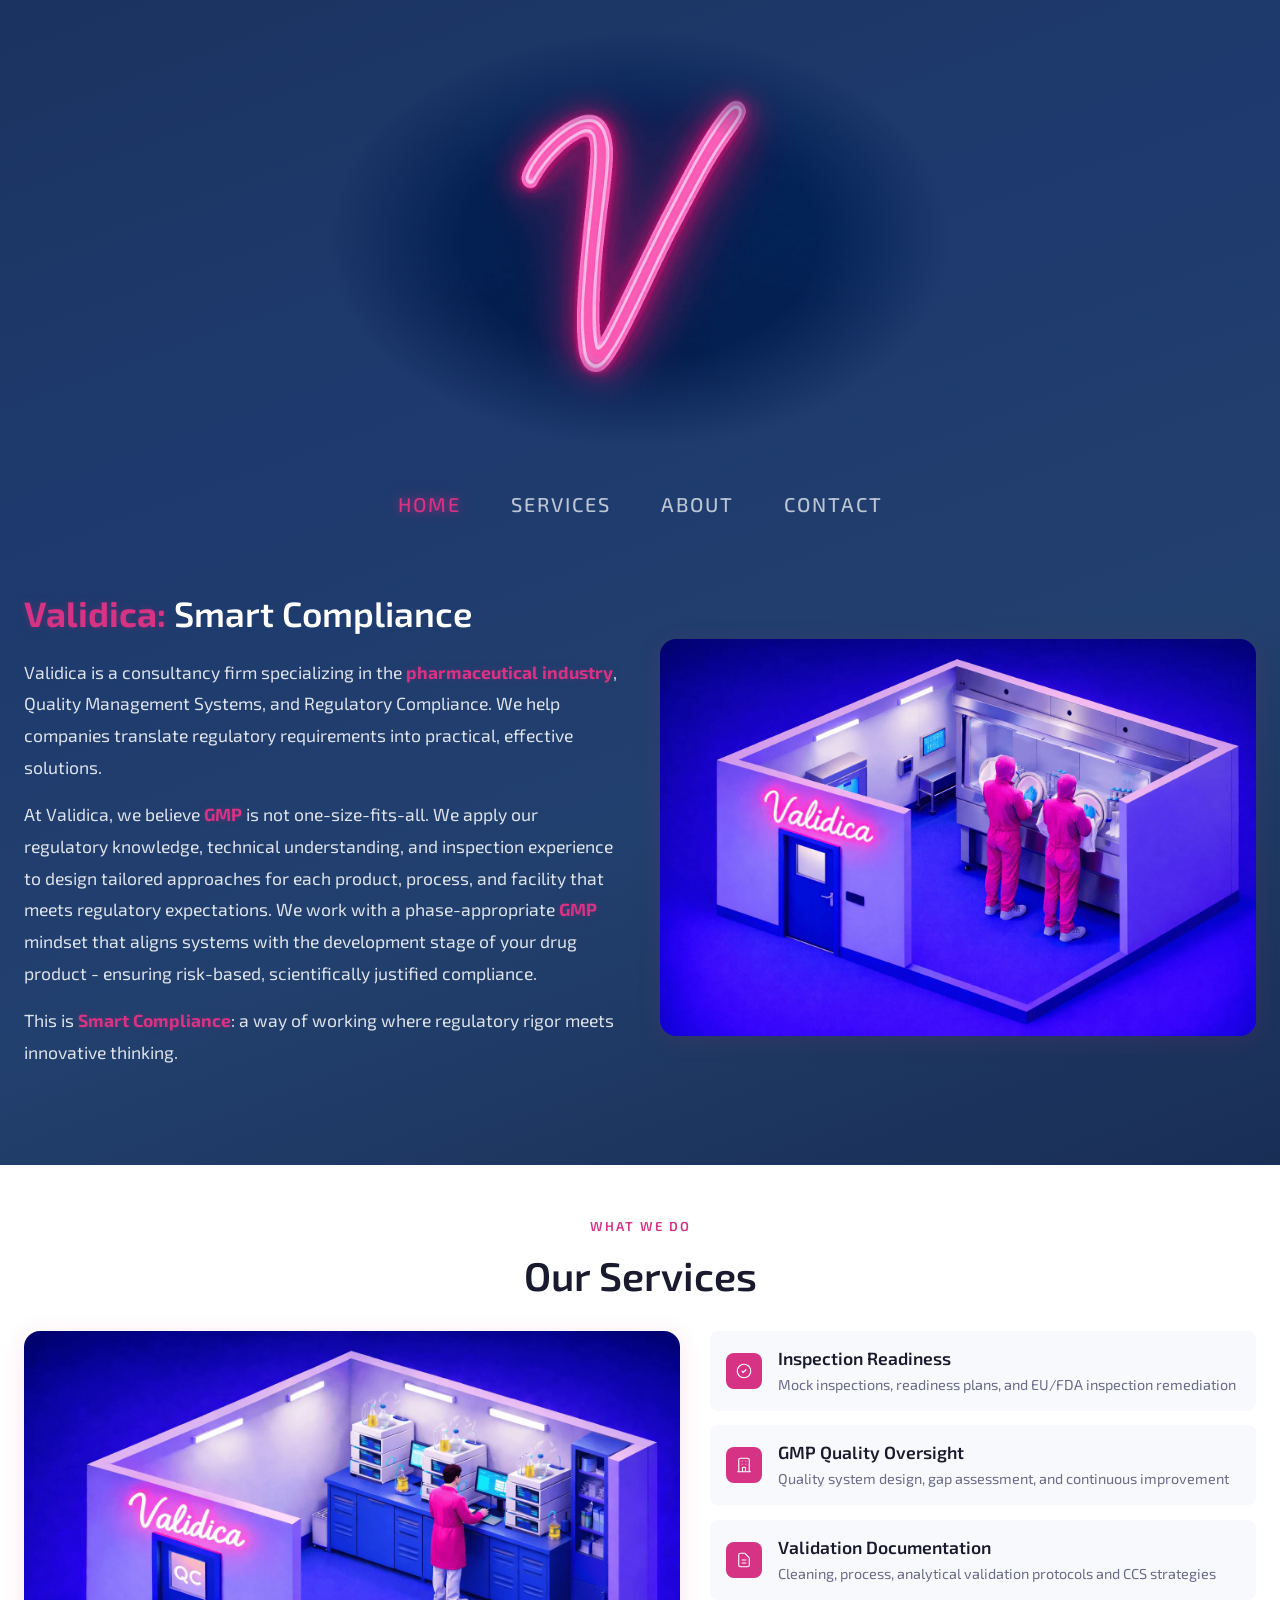
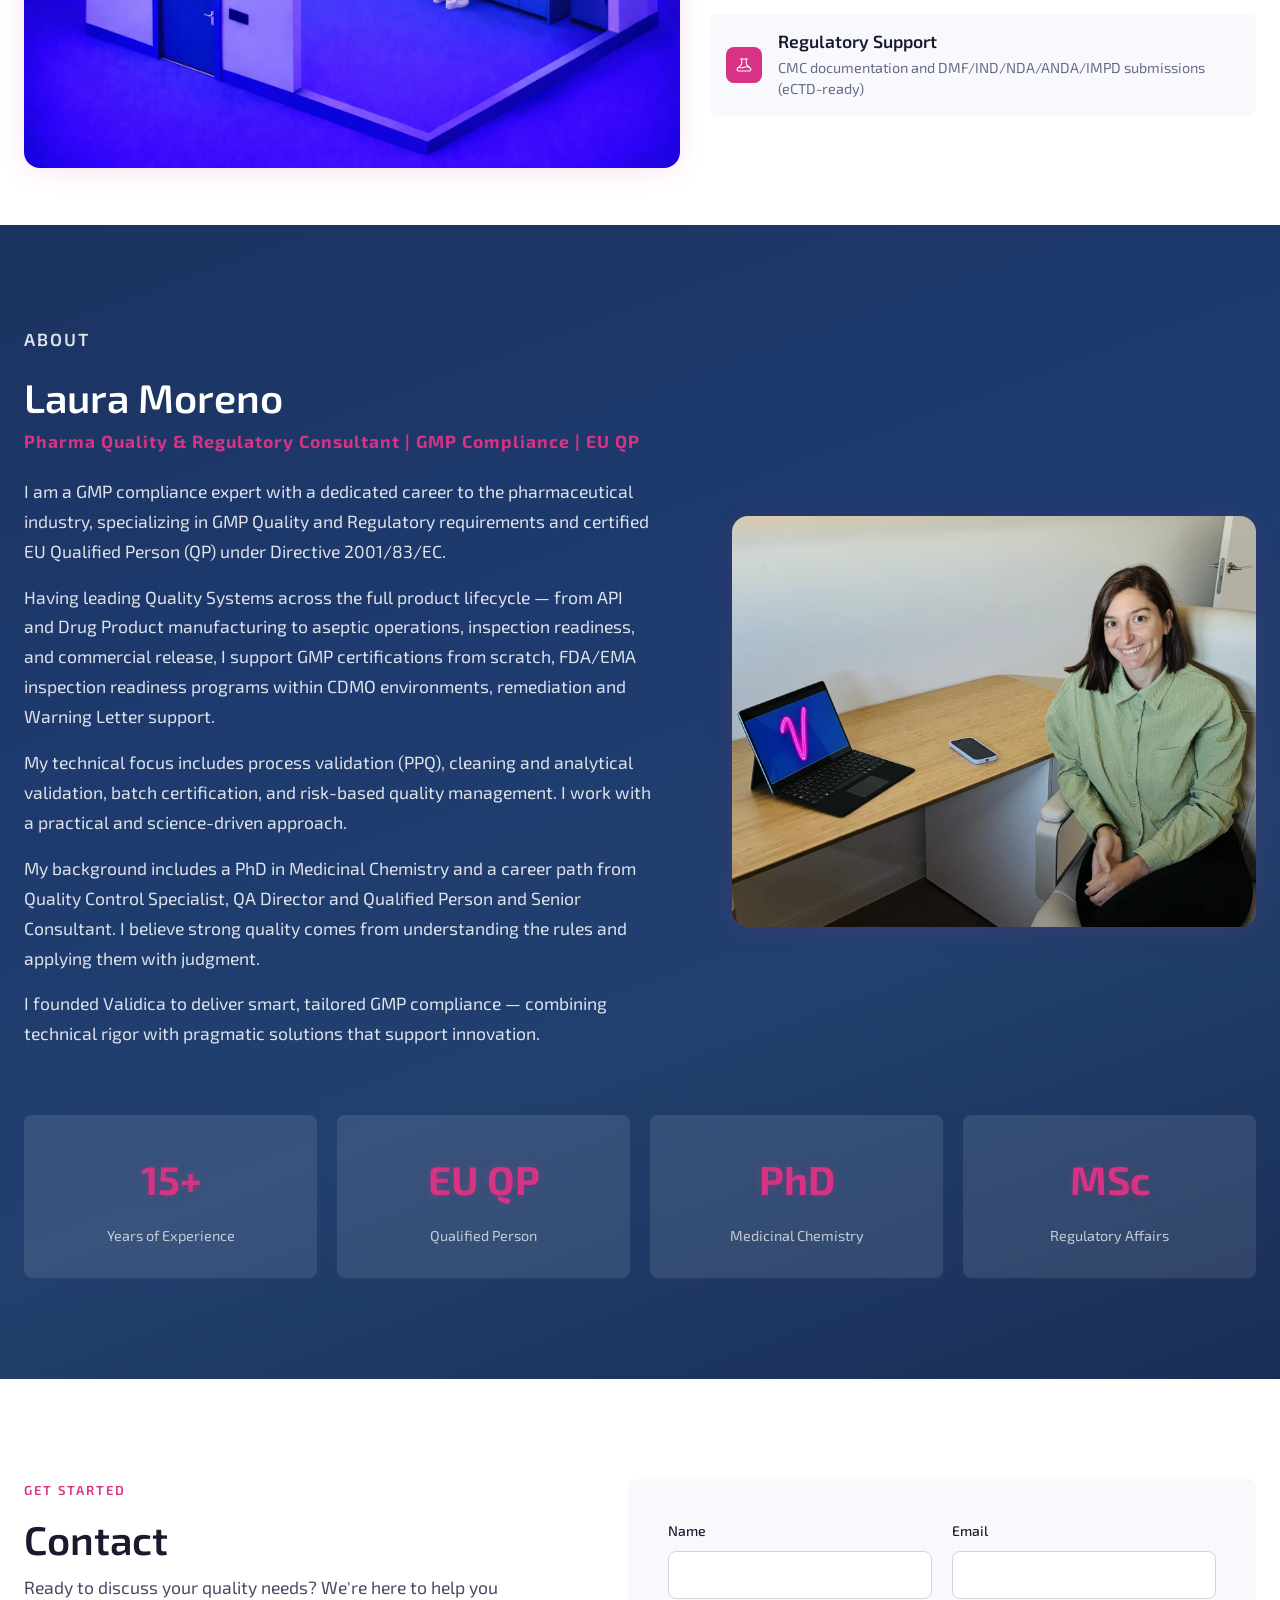
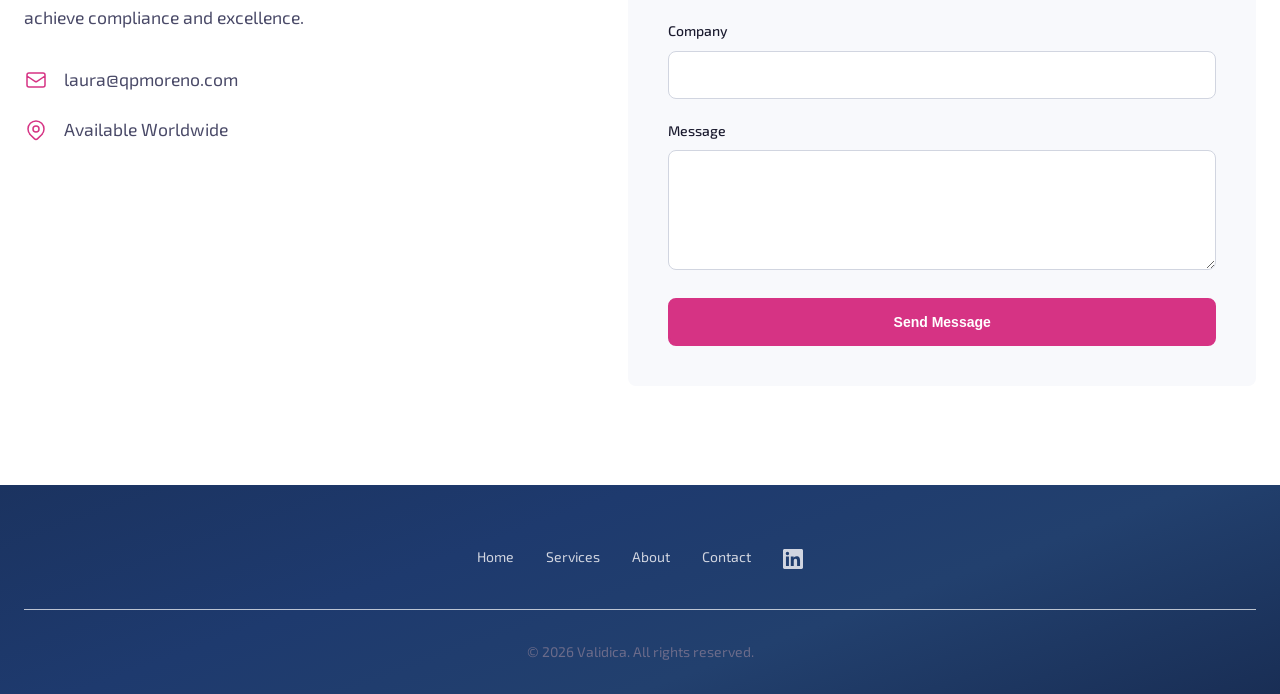
==== commit 18da752f: "Update Validation Documentation service" ====
--- a/index.html
+++ b/index.html
@@ -96,7 +96,7 @@
                         </div>
                         <div class="service-text">
                             <h3>Validation Documentation</h3>
-                            <p>Cleaning, process, and analytical validation strategies and protocols</p>
+                            <p>Cleaning, process, analytical validation protocols and CCS strategies</p>
                         </div>
                     </div>
                     <div class="service-card reveal reveal--up reveal--delay-4">
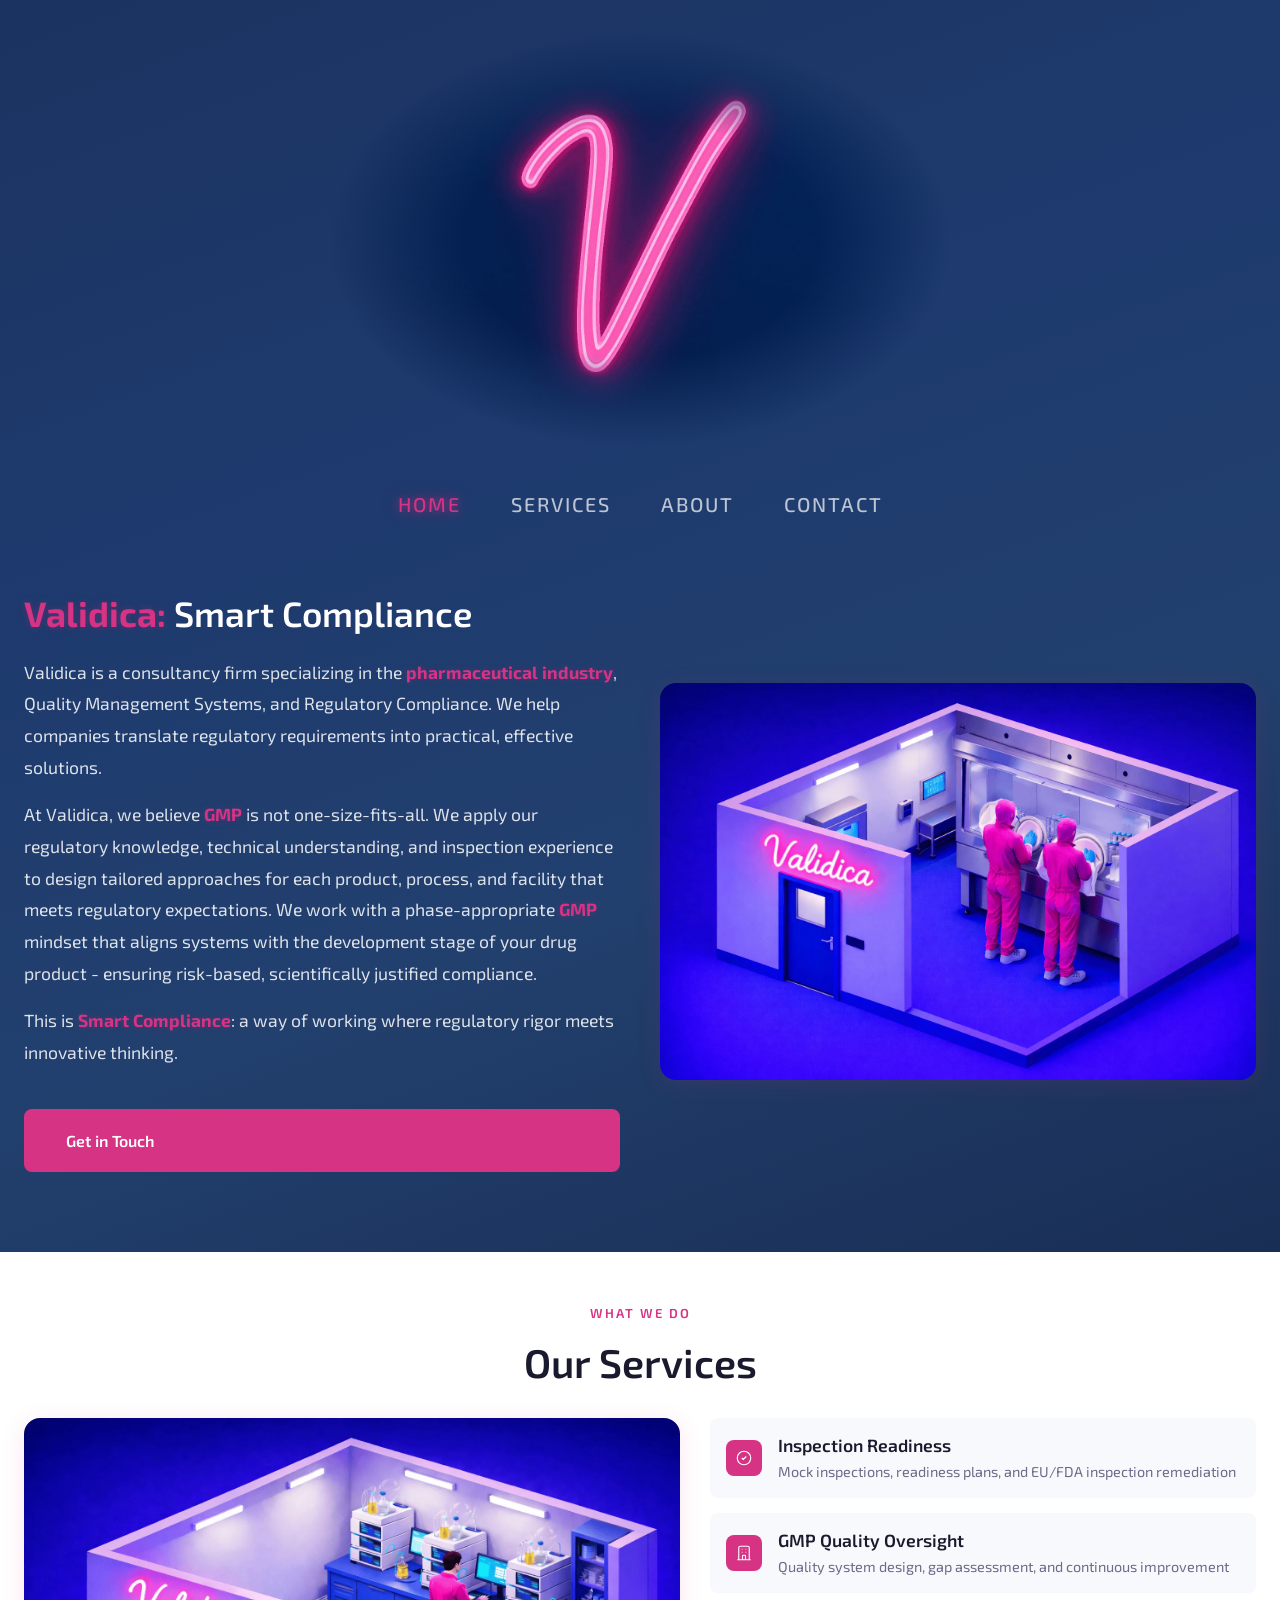
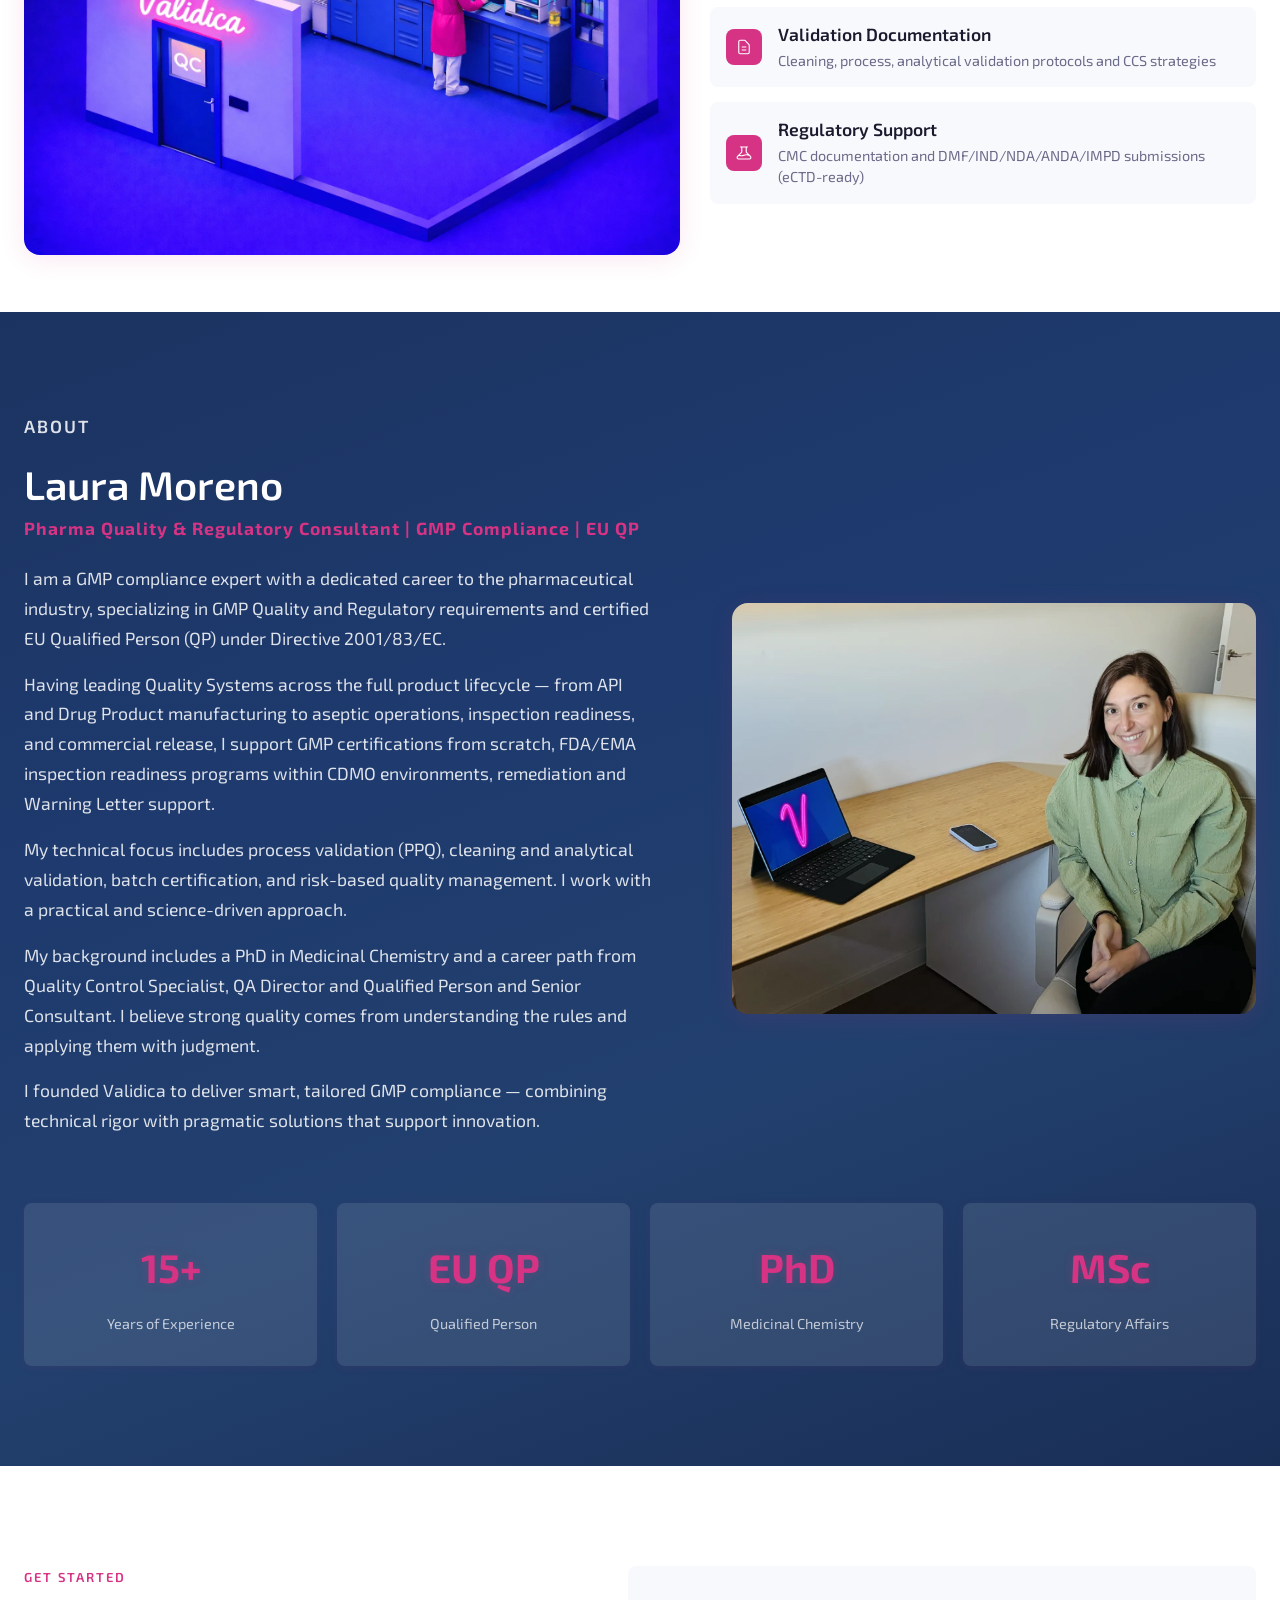
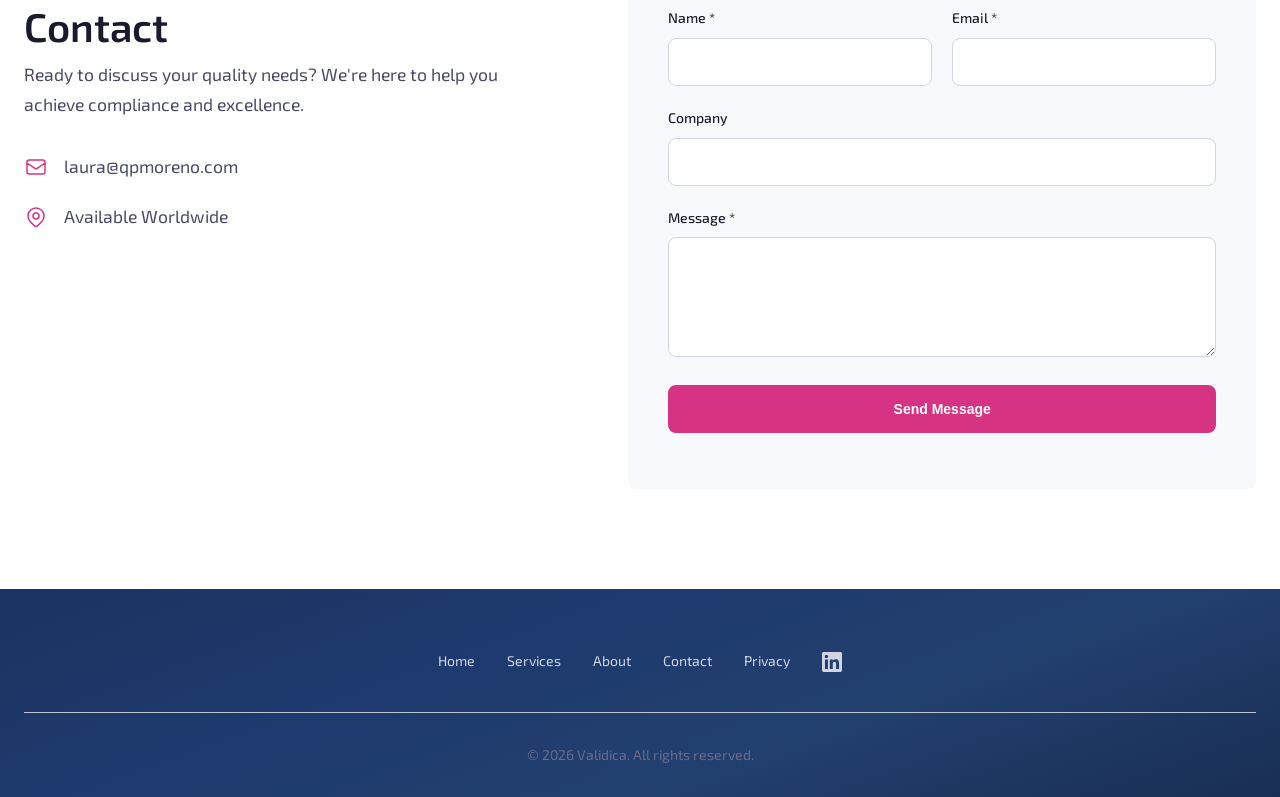
==== commit 6327ceeb: "Add SEO improvements, accessibility enhancements, and form validation - Add Twitter Card meta tags a" ====
--- a/index.html
+++ b/index.html
@@ -9,18 +9,45 @@
     <meta property="og:description" content="Consultancy firm specializing in pharmaceutical GMP compliance, Quality Management Systems, and Regulatory support.">
     <meta property="og:image" content="validica-logo.png">
     <meta property="og:type" content="website">
-    <link rel="icon" href="validica-logo.png" type="image/png">
+    <meta name="twitter:card" content="summary_large_image">
+    <meta name="twitter:title" content="Validica | Smart Compliance">
+    <meta name="twitter:description" content="Consultancy firm specializing in pharmaceutical GMP compliance, Quality Management Systems, and Regulatory support.">
+    <meta name="twitter:image" content="validica-logo.webp">
+    <link rel="icon" href="validica-logo.webp" type="image/webp">
     <link rel="stylesheet" href="styles.css">
     <link rel="preconnect" href="https://fonts.googleapis.com">
     <link rel="preconnect" href="https://fonts.gstatic.com" crossorigin>
     <link href="https://fonts.googleapis.com/css2?family=Exo+2:wght@400;500;600;700&display=swap" rel="stylesheet">
 </head>
 <body>
+    <script type="application/ld+json">
+    {
+        "@context": "https://schema.org",
+        "@type": "ProfessionalService",
+        "name": "Validica",
+        "description": "Pharmaceutical GMP compliance consultancy specializing in Quality Management Systems and Regulatory Support.",
+        "url": "https://validica.com",
+        "logo": "https://validica.com/validica-logo.webp",
+        "image": "https://validica.com/validica-aseptic-area.webp",
+        "contactPoint": {
+            "@type": "ContactPoint",
+            "email": "laura@qpmoreno.com",
+            "contactType": "consultant"
+        },
+        "founder": {
+            "@type": "Person",
+            "name": "Laura Moreno",
+            "jobTitle": "EU Qualified Person (QP), Pharma Quality & Regulatory Consultant"
+        },
+        "areaServed": "Worldwide",
+        "serviceType": ["GMP Compliance", "Quality Management Systems", "Regulatory Affairs", "Inspection Readiness"]
+    }
+    </script>
     <!-- Neon scroll progress -->
     <div class="neon-progress"></div>
 
     <!-- Home Section -->
-    <section id="home" class="hero">
+    <section id="home" class="hero" role="region" aria-label="Home">
         <div class="container">
             <div class="hero-content">
                 <picture>
@@ -40,6 +67,7 @@
                     <p>Validica is a consultancy firm specializing in the <span class="highlight">pharmaceutical industry</span>, Quality Management Systems, and Regulatory Compliance. We help companies translate regulatory requirements into practical, effective solutions.</p>
                     <p>At Validica, we believe <span class="highlight">GMP</span> is not one-size-fits-all. We apply our regulatory knowledge, technical understanding, and inspection experience to design tailored approaches for each product, process, and facility that meets regulatory expectations. We work with a phase-appropriate <span class="highlight">GMP</span> mindset that aligns systems with the development stage of your drug product - ensuring risk-based, scientifically justified compliance.</p>
                     <p>This is <span class="highlight">Smart Compliance</span>: a way of working where regulatory rigor meets innovative thinking. </p>
+                    <a href="#contact" class="btn btn-primary btn-cta">Get in Touch</a>
                 </div>
                 <div class="hero-banner-image reveal reveal--left">
                     <picture>
@@ -52,7 +80,7 @@
     </section>
 
     <!-- Services Section -->
-    <section id="services" class="services">
+    <section id="services" class="services" role="region" aria-label="Services">
         <div class="container">
             <div class="section-header reveal reveal--up">
                 <p class="section-tag">What We Do</p>
@@ -116,7 +144,7 @@
     </section>
 
     <!-- About Section -->
-    <section id="about" class="about">
+    <section id="about" class="about" role="region" aria-label="About">
         <div class="container">
             <div class="about-grid">
                 <div class="about-content reveal reveal--right">
@@ -158,7 +186,7 @@
     </section>
 
     <!-- Contact Section -->
-    <section id="contact" class="contact">
+    <section id="contact" class="contact" role="region" aria-label="Contact">
         <div class="container">
             <div class="contact-grid">
                 <div class="contact-info reveal reveal--right">
@@ -181,15 +209,15 @@
                         </div>
                     </div>
                 </div>
-                <form class="contact-form reveal reveal--left" action="https://formspree.io/f/mvzbaazp" method="POST">
+                <form class="contact-form reveal reveal--left" action="https://formspree.io/f/mvzbaazp" method="POST" aria-label="Contact form">
                     <div class="form-row">
                         <div class="form-group">
-                            <label for="name">Name</label>
-                            <input type="text" id="name" name="name" required>
+                            <label for="name">Name *</label>
+                            <input type="text" id="name" name="name" required aria-required="true">
                         </div>
                         <div class="form-group">
-                            <label for="email">Email</label>
-                            <input type="email" id="email" name="email" required>
+                            <label for="email">Email *</label>
+                            <input type="email" id="email" name="email" required aria-required="true">
                         </div>
                     </div>
                     <div class="form-group">
@@ -197,17 +225,18 @@
                         <input type="text" id="company" name="company">
                     </div>
                     <div class="form-group">
-                        <label for="message">Message</label>
-                        <textarea id="message" name="message" rows="4" required></textarea>
+                        <label for="message">Message *</label>
+                        <textarea id="message" name="message" rows="4" required aria-required="true"></textarea>
                     </div>
                     <button type="submit" class="btn btn-primary btn-full">Send Message</button>
+                    <div id="form-message" aria-live="polite" class="form-message"></div>
                 </form>
             </div>
         </div>
     </section>
 
     <!-- Footer -->
-    <footer class="footer">
+    <footer class="footer" role="contentinfo">
         <div class="container">
             <div class="footer-content">
                 <div class="footer-links">
@@ -215,7 +244,8 @@
                     <a href="#services">Services</a>
                     <a href="#about">About</a>
                     <a href="#contact">Contact</a>
-                    <a href="https://www.linkedin.com/company/validica" target="_blank" rel="noopener noreferrer" class="footer-linkedin" aria-label="LinkedIn"><svg viewBox="0 0 24 24" fill="currentColor" width="20" height="20"><path d="M20.447 20.452h-3.554v-5.569c0-1.328-.027-3.037-1.852-3.037-1.853 0-2.136 1.445-2.136 2.939v5.667H9.351V9h3.414v1.561h.046c.477-.9 1.637-1.85 3.37-1.85 3.601 0 4.267 2.37 4.267 5.455v6.286zM5.337 7.433a2.062 2.062 0 01-2.063-2.065 2.064 2.064 0 112.063 2.065zm1.782 13.019H3.555V9h3.564v11.452zM22.225 0H1.771C.792 0 0 .774 0 1.729v20.542C0 23.227.792 24 1.771 24h20.451C23.2 24 24 23.227 24 22.271V1.729C24 .774 23.2 0 22.222 0h.003z"/></svg></a>
+                    <a href="privacy.html">Privacy</a>
+                    <a href="https://www.linkedin.com/company/validica" target="_blank" rel="noopener noreferrer" class="footer-linkedin" aria-label="Validica on LinkedIn (opens in new tab)"><svg viewBox="0 0 24 24" fill="currentColor" width="20" height="20" aria-hidden="true"><path d="M20.447 20.452h-3.554v-5.569c0-1.328-.027-3.037-1.852-3.037-1.853 0-2.136 1.445-2.136 2.939v5.667H9.351V9h3.414v1.561h.046c.477-.9 1.637-1.85 3.37-1.85 3.601 0 4.267 2.37 4.267 5.455v6.286zM5.337 7.433a2.062 2.062 0 01-2.063-2.065 2.064 2.064 0 112.063 2.065zm1.782 13.019H3.555V9h3.564v11.452zM22.225 0H1.771C.792 0 0 .774 0 1.729v20.542C0 23.227.792 24 1.771 24h20.451C23.2 24 24 23.227 24 22.271V1.729C24 .774 23.2 0 22.222 0h.003z"/></svg></a>
                 </div>
             </div>
             <div class="footer-bottom">
@@ -224,72 +254,6 @@
         </div>
     </footer>
 
-    <script>
-        // Footer year
-        document.getElementById('year').textContent = new Date().getFullYear();
-
-        // Smooth scrolling
-        document.querySelectorAll('a[href^="#"]').forEach(anchor => {
-            anchor.addEventListener('click', function (e) {
-                e.preventDefault();
-                document.querySelector(this.getAttribute('href')).scrollIntoView({
-                    behavior: 'smooth'
-                });
-            });
-        });
-
-        // Active nav link on scroll + neon effects (throttled with rAF)
-        const sections = document.querySelectorAll('section');
-        const navLinks = document.querySelectorAll('.nav-link');
-        const neonProgress = document.querySelector('.neon-progress');
-        let scrollTicking = false;
-
-        window.addEventListener('scroll', () => {
-            if (!scrollTicking) {
-                requestAnimationFrame(() => {
-                    // Nav link highlight
-                    let current = '';
-                    sections.forEach(section => {
-                        const sectionTop = section.offsetTop - 100;
-                        if (window.scrollY >= sectionTop) {
-                            current = section.getAttribute('id');
-                        }
-                    });
-                    navLinks.forEach(link => {
-                        link.classList.remove('active');
-                        if (link.getAttribute('href') === '#' + current) {
-                            link.classList.add('active');
-                        }
-                    });
-
-                    // Progress bar
-                    const scrollTop = window.scrollY;
-                    const docHeight = document.documentElement.scrollHeight - window.innerHeight;
-                    const scrollPercent = (scrollTop / docHeight) * 100;
-                    neonProgress.style.width = scrollPercent + '%';
-
-                    scrollTicking = false;
-                });
-                scrollTicking = true;
-            }
-        });
-
-        // Scroll Reveal with Intersection Observer
-        const revealElements = document.querySelectorAll('.reveal');
-
-        const revealObserver = new IntersectionObserver((entries) => {
-            entries.forEach(entry => {
-                if (entry.isIntersecting) {
-                    entry.target.classList.add('reveal--visible');
-                    revealObserver.unobserve(entry.target);
-                }
-            });
-        }, {
-            threshold: 0.15,
-            rootMargin: '0px 0px -50px 0px'
-        });
-
-        revealElements.forEach(el => revealObserver.observe(el));
-    </script>
+    <script src="main.js" defer></script>
 </body>
 </html>
--- a/styles.css
+++ b/styles.css
@@ -244,6 +244,12 @@
     color: var(--text-on-dark);
     line-height: 1.8;
     margin-bottom: var(--space-sm);
+}
+
+.btn-cta {
+    margin-top: 24px;
+    font-size: 16px;
+    padding: 16px 40px;
 }
 
 .hero-banner-image {
@@ -561,6 +567,30 @@
     min-height: 120px;
 }
 
+.form-message {
+    margin-top: 16px;
+    text-align: center;
+}
+
+.form-message p {
+    padding: 12px;
+    border-radius: var(--radius);
+    font-size: 14px;
+    font-weight: 500;
+}
+
+.form-error {
+    background: #fee2e2;
+    color: #dc2626;
+    border: 1px solid #fecaca;
+}
+
+.form-success {
+    background: #dcfce7;
+    color: #16a34a;
+    border: 1px solid #bbf7d0;
+}
+
 /* ============================================
    FOOTER
    ============================================ */
